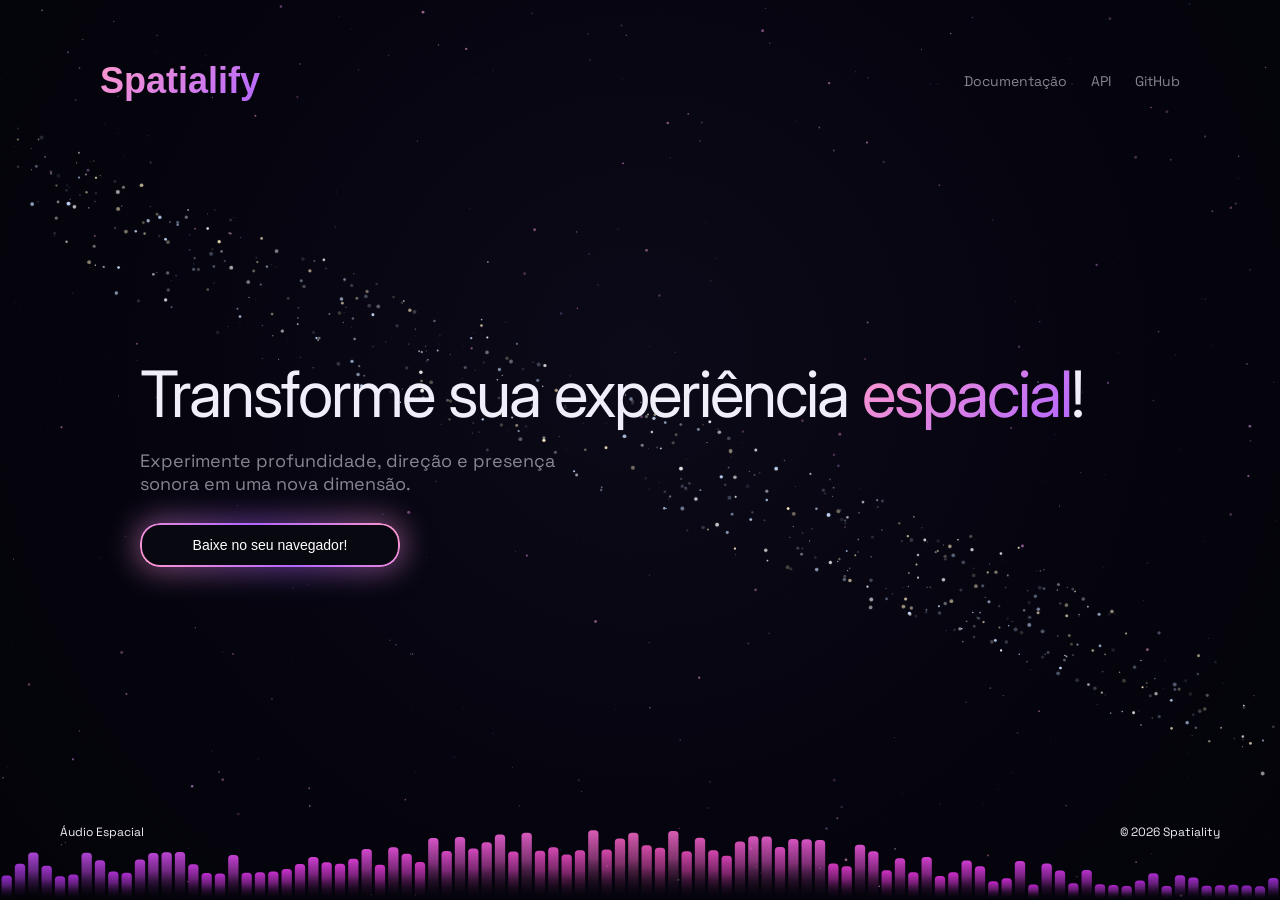
==== index.html @ 295f1acb "primeiro commit" ====
<!DOCTYPE html>
<html lang="pt-BR">
<head>
<meta charset="UTF-8">
<meta name="viewport" content="width=device-width, initial-scale=1.0">
<title>Spatiality</title>

<!-- Fonts -->
<link rel="preconnect" href="https://fonts.googleapis.com">
<link rel="preconnect" href="https://fonts.gstatic.com" crossorigin>
<link href="https://fonts.googleapis.com/css2?family=Space+Grotesk:wght@300;400;500;600&family=Playfair+Display:wght@500;600;700&family=Inter:wght@400;500;600;700&display=swap" rel="stylesheet">
<link href="https://api.fontshare.com/v2/css?f[]=clash-display@400,500,600,700&display=swap" rel="stylesheet">

<style>
:root{
  --bg:#080810;
  --primary:#ff99cc;
  --secondary:#b366ff;
  --text:#f0eef8;
  --muted:rgba(240,238,248,0.55);
}

*{margin:0;padding:0;box-sizing:border-box;}

body{
  background:var(--bg);
  font-family:'Space Grotesk',sans-serif;
  color:var(--text);
  overflow:hidden;
}

canvas.space-bg{
  position:fixed;
  inset:0;
  z-index:0;
  display:block;
}

.title{
  font-family:'Inter', sans-serif;
  font-weight:400;
  letter-spacing:-2px;
  font-size:64px;
  line-height:1.1;
  white-space:nowrap;
}

.logo{
  font-family:'Space Grotesk', sans-serif;
  font-size:22px;
  background:linear-gradient(135deg,#ff99cc,#b366ff);
  -webkit-background-clip:text;
  -webkit-text-fill-color:transparent;
}

.wrapper{
  position:relative;
  z-index:2;
  height:100vh;
  display:flex;
  flex-direction:column;
  justify-content:space-between;
  padding:60px;
  pointer-events:none;
}

.wrapper *{
  pointer-events:auto;
}

.header{
  display:flex;
  justify-content:space-between;
  align-items:center;
  padding:0 40px;
}

.header-logo{
  font-family:'Clash Display', sans-serif;
  font-size:36px;
  font-weight:600;
  background:linear-gradient(135deg,#ff99cc,#b366ff);
  -webkit-background-clip:text;
  -webkit-text-fill-color:transparent;
}

.header-links{
  display:flex;
  gap:24px;
}

.header-link{
  color:var(--muted);
  text-decoration:none;
  font-size:14px;
  transition:color 0.2s;
}

.header-link:hover{
  color:var(--text);
}

.header-btn{
  padding:10px 24px;
  background:linear-gradient(135deg,#ff99cc,#b366ff);
  color:#1a0d1a;
  text-decoration:none;
  border-radius:8px;
  font-size:14px;
  font-weight:600;
  transition:transform 0.3s,box-shadow 0.3s;
}

.header-btn:hover{
  transform:translateY(-2px);
  box-shadow:0 8px 24px rgba(179,102,255,0.4);
}

.hero{
  display:flex;
  justify-content:flex-start;
  align-items:center;
  padding-left:80px;
}

.hero > div:first-child{
  max-width:600px;
}

.title span{
  background:linear-gradient(135deg,#ff99cc,#b366ff);
  -webkit-background-clip:text;
  -webkit-text-fill-color:transparent;
}

.subtitle{
  margin-top:20px;
  font-size:18px;
  color:var(--muted);
  max-width:460px;
}

.feature-tags{
  display:flex;
  justify-content:center;
  gap:20px;
  margin-top:28px;
}

.tag{
  font-size:13px;
  color:var(--muted);
  display:flex;
  align-items:center;
  gap:6px;
}

.tag-dot{
  width:4px;
  height:4px;
  border-radius:50%;
  background:linear-gradient(135deg,#ff99cc,#b366ff);
}

.buttons{
  margin-top:40px;
  display:flex;
  gap:14px;
}

.primary{
  padding:16px 32px;
  border:none;
  border-radius:999px;
  background:linear-gradient(135deg,#ff99cc,#b366ff);
  color:#1a0d1a;
  cursor:pointer;
  font-weight:500;
}

.secondary{
  padding:16px 28px;
  border:none;
  border-radius:999px;
  background:rgba(255,255,255,0.05);
  color:var(--text);
  cursor:pointer;
  backdrop-filter:blur(8px);
}

.visual{
  height:300px;
}

/* VISUALIZADOR DE BARRINHAS NO FOOTER */
.viz-footer{
  position:fixed;
  bottom:0;
  left:0;
  width:100%;
  height:108px;
  z-index:1;
  pointer-events:none;
  overflow:hidden;
}

.viz-footer::before{
  display:none;
}

.viz-footer canvas{
  width:100%;
  height:100%;
  display:block;
}

.footer{
  position:relative;
  display:flex;
  justify-content:space-between;
  font-size:12px;
  color:var(--text);
  z-index:2;
  background:transparent;
}

.footer-links{
  display:flex;
  gap:28px;
}

.footer-link{
  color:var(--text);
  text-decoration:none;
  transition:color 0.2s;
}

.footer-link:hover{
  color:var(--text);
}

/* ========== BOTÃO UIVERSE.IO ========== */
.button{
  --dark-purple: #1a0a2e;
  --mid-purple: #2d1b4e;
  --light-purple: #4a306d;
  --pink: #ff99cc;
  --purple: #b366ff;
  border-radius: 20px;
  width: 260px;
  height: 44px;
  display: flex;
  align-items: center;
  justify-content: center;
  gap: 10px;
  padding: 0px 20px;
  border: none;
  color: white;
  position: relative;
  cursor: pointer;
  font-weight: 500;
  font-size: 14px;
  transition-duration: 0.2s;
  background: var(--bg);
  margin-top: 28px;
  overflow: visible;
}

.button .border{
  position: absolute;
  inset: 0;
  border-radius: 20px;
  padding: 2px;
  background: linear-gradient(
    45deg,
    var(--pink),
    var(--purple),
    var(--pink),
    var(--light-purple),
    var(--mid-purple),
    var(--light-purple),
    var(--pink),
    var(--purple)
  );
  background-size: 400%;
  -webkit-mask: linear-gradient(#fff 0 0) content-box, linear-gradient(#fff 0 0);
  -webkit-mask-composite: xor;
  mask-composite: exclude;
  pointer-events: none;
  animation: steam 20s linear infinite;
  z-index: 0;
}

.button .glow{
  position: absolute;
  inset: -4px;
  border-radius: 24px;
  background: linear-gradient(
    45deg,
    var(--pink),
    var(--purple),
    var(--pink),
    var(--light-purple),
    var(--mid-purple),
    var(--light-purple),
    var(--pink),
    var(--purple)
  );
  background-size: 400%;
  filter: blur(15px);
  opacity: 0.5;
  z-index: -1;
  pointer-events: none;
  animation: steam 20s linear infinite;
}

@keyframes steam{
  0%{background-position: 0 0;}
  50%{background-position: 400% 0;}
  100%{background-position: 0 0;}
}

/* Botão mobile - escondido por padrão */
.btn-mobile{
  display:none;
  background:linear-gradient(135deg, #ff99cc, #b366ff);
  color:#1a0a2e;
  padding:14px 32px;
  border-radius:50px;
  text-decoration:none;
  font-weight:600;
  font-size:16px;
  box-shadow:0 4px 20px rgba(179,102,255,0.4);
  transition:transform 0.2s, box-shadow 0.2s;
  margin-top:20px;
}
.btn-mobile:hover{
  transform:translateY(-2px);
  box-shadow:0 6px 24px rgba(179,102,255,0.5);
}

/* Visualizador de barras para mobile (escondido por padrão) */
.viz-mobile{
  display:none;
  position:fixed;
  bottom:0;
  left:0;
  right:0;
  height:80px;
  align-items:flex-end;
  justify-content:center;
  gap:4px;
  padding:0 10px;
  z-index:1;
}
.viz-mobile .bar{
  width:14px;
  height:var(--h);
  background:linear-gradient(to top, #b366ff, #ff99cc);
  border-radius:7px 7px 0 0;
  animation:barBounce var(--d) ease-in-out infinite alternate;
  opacity:0.9;
}
@keyframes barBounce{
  0%{height:calc(var(--h) * 0.6);}
  100%{height:var(--h);}
}

@media(max-width:900px){
  .hero{padding:40px 20px;justify-content:center;align-items:center;text-align:center;min-height:auto;}
  .hero > div:first-child{text-align:center;margin:0 auto;}
  .title{font-size:32px;line-height:1.2;white-space:normal;}
  .title span{display:inline;}
  .subtitle{margin:20px auto 0;font-size:15px;line-height:1.5;max-width:300px;padding:0 10px;}
  .button{margin:28px auto 0;width:260px;height:44px;font-size:15px;}
  .header{flex-direction:column;gap:16px;padding:20px;text-align:center;}
  .header-logo{font-size:32px;}
  .header-links{gap:20px;justify-content:center;}
  .header-link{font-size:14px;}
  .footer{flex-direction:column;gap:12px;text-align:center;padding-bottom:120px;font-size:13px;}
  .viz-footer{display:block;height:100px;}
  .viz-mobile{display:none;}
  .wrapper{padding:20px 0;}
}
</style>
</head>

<body>

<canvas class="space-bg" id="spaceBg"></canvas>

<div class="wrapper">
  <div class="header">
    <span class="header-logo">Spatialify</span>
    <div class="header-links">
      <a href="#" class="header-link">Documentação</a>
      <a href="#" class="header-link">API</a>
      <a href="#" class="header-link">GitHub</a>
    </div>
  </div>

  <div class="hero">
    <div>
      <div class="title">Transforme sua experiência <span>espacial</span>!</div>
      <div class="subtitle">
        Experimente profundidade, direção e presença sonora em uma nova dimensão.
      </div>
   
      <button class="button">
        <span class="border"></span>
        <span class="glow"></span>
        Baixe no seu navegador!
      </button>
    </div>
  </div>

  <div class="viz-footer">
    <canvas id="viz"></canvas>
  </div>

  <div class="footer">
    <span>Áudio Espacial</span>
    <span>© 2026 Spatiality</span>
  </div>
</div>

<!-- Visualizador mobile com barras grossas -->
<div class="viz-mobile">
  <div class="bar" style="--h:40%;--d:0.8s"></div>
  <div class="bar" style="--h:60%;--d:1.1s"></div>
  <div class="bar" style="--h:45%;--d:0.6s"></div>
  <div class="bar" style="--h:70%;--d:0.9s"></div>
  <div class="bar" style="--h:55%;--d:1.2s"></div>
  <div class="bar" style="--h:80%;--d:0.7s"></div>
  <div class="bar" style="--h:50%;--d:1.0s"></div>
  <div class="bar" style="--h:65%;--d:0.5s"></div>
  <div class="bar" style="--h:75%;--d:1.3s"></div>
  <div class="bar" style="--h:40%;--d:0.8s"></div>
  <div class="bar" style="--h:85%;--d:1.1s"></div>
  <div class="bar" style="--h:55%;--d:0.6s"></div>
  <div class="bar" style="--h:70%;--d:0.9s"></div>
  <div class="bar" style="--h:45%;--d:1.2s"></div>
  <div class="bar" style="--h:60%;--d:0.7s"></div>
  <div class="bar" style="--h:75%;--d:1.0s"></div>
  <div class="bar" style="--h:50%;--d:0.5s"></div>
  <div class="bar" style="--h:65%;--d:1.3s"></div>
  <div class="bar" style="--h:80%;--d:0.8s"></div>
  <div class="bar" style="--h:55%;--d:1.1s"></div>
</div>

<script defer>
(function() {
  "use strict";

  // ================================================================
  // FUNDO ESPACIAL: GALÁXIA REALISTA COM VIA LÁCTEA
  // Campo estelar denso e poeira cósmica
  // ================================================================
  const spaceCanvas = document.getElementById('spaceBg');
  const ctx = spaceCanvas.getContext('2d');
  let time = 0;
  let animationFrame = null;
  
  // Configurações da galáxia
  const BG_STARS = 400;
  const MILKY_WAY_STARS = 600;
  
  // Estrelas do campo de fundo (dispersas)
  const bgStars = [];
  for (let i = 0; i < BG_STARS; i++) {
    bgStars.push({
      x: Math.random(),
      y: Math.random(),
      size: Math.random() * 0.8 + 0.2,
      alpha: Math.random() * 0.4 + 0.1,
      twinkleSpeed: 0.01 + Math.random() * 0.02,
      twinklePhase: Math.random() * Math.PI * 2,
      color: Math.random() > 0.9 ? [180, 200, 255] : [255, 255, 255]
    });
  }
  
  // Via Látea - banda densa de estrelas com movimento sutil
  const milkyWayStars = [];
  for (let i = 0; i < MILKY_WAY_STARS; i++) {
    const t = Math.random();
    const spread = (Math.random() - 0.5) * 0.25;
    const x = t + spread * 0.8;
    const y = t * 0.6 + 0.2 + spread;
    
    if (x >= 0 && x <= 1 && y >= 0 && y <= 1) {
      milkyWayStars.push({
        x: x,
        y: y,
        baseX: x,
        baseY: y,
        size: Math.random() * 1.5 + 0.5,
        alpha: Math.random() * 0.7 + 0.3,
        twinkleSpeed: 0.015 + Math.random() * 0.025,
        twinklePhase: Math.random() * Math.PI * 2,
        driftSpeed: 0.0002 + Math.random() * 0.0003,
        driftPhase: Math.random() * Math.PI * 2,
        color: Math.random() > 0.7 ? [255, 240, 200] :
               Math.random() > 0.5 ? [200, 220, 255] :
               [255, 255, 255]
      });
    }
  }
  
  // Poeira cósmica flutuante
  const cosmicDust = [];
  for (let i = 0; i < 150; i++) {
    cosmicDust.push({
      x: Math.random(),
      y: Math.random(),
      vx: (Math.random() - 0.5) * 0.0003,
      vy: (Math.random() - 0.5) * 0.0003,
      size: Math.random() * 1.2 + 0.3,
      alpha: Math.random() * 0.5 + 0.2,
      hue: 280 + Math.random() * 60
    });
  }

  function resizeCanvas() {
    spaceCanvas.width = window.innerWidth;
    spaceCanvas.height = window.innerHeight;
  }
  window.addEventListener('resize', resizeCanvas);
  resizeCanvas();

  function drawSpace() {
    const w = spaceCanvas.width;
    const h = spaceCanvas.height;
    
    if (w === 0 || h === 0) {
      animationFrame = requestAnimationFrame(drawSpace);
      return;
    }
    
    // Fundo espacial profundo
    const bgGrad = ctx.createRadialGradient(w * 0.5, h * 0.4, 0, w * 0.5, h * 0.4, Math.max(w, h));
    bgGrad.addColorStop(0, '#0c0a18');
    bgGrad.addColorStop(0.3, '#060510');
    bgGrad.addColorStop(0.7, '#030308');
    bgGrad.addColorStop(1, '#010103');
    ctx.fillStyle = bgGrad;
    ctx.fillRect(0, 0, w, h);
    
    // Via Látea com movimento sutil
    milkyWayStars.forEach(star => {
      star.driftPhase += star.driftSpeed;
      const driftX = Math.cos(star.driftPhase) * 0.008;
      const driftY = Math.sin(star.driftPhase * 0.7) * 0.005;
      
      const sx = (star.baseX + driftX) * w;
      const sy = (star.baseY + driftY) * h;
      
      const twinkle = Math.sin(time * star.twinkleSpeed + star.twinklePhase);
      const currentAlpha = star.alpha * (0.6 + twinkle * 0.4);
      
      const [r, g, b] = star.color;
      
      const glowSize = star.size * 2;
      const glow = ctx.createRadialGradient(sx, sy, 0, sx, sy, glowSize);
      glow.addColorStop(0, `rgba(${r}, ${g}, ${b}, ${currentAlpha * 0.4})`);
      glow.addColorStop(1, 'transparent');
      ctx.fillStyle = glow;
      ctx.beginPath();
      ctx.arc(sx, sy, glowSize, 0, Math.PI * 2);
      ctx.fill();
      
      ctx.fillStyle = `rgba(${r}, ${g}, ${b}, ${currentAlpha})`;
      ctx.beginPath();
      ctx.arc(sx, sy, star.size, 0, Math.PI * 2);
      ctx.fill();
    });
    
    // Estrelas de fundo
    bgStars.forEach(star => {
      const twinkle = Math.sin(time * star.twinkleSpeed + star.twinklePhase);
      const currentAlpha = star.alpha * (0.5 + twinkle * 0.5);
      const sx = star.x * w;
      const sy = star.y * h;
      
      const [r, g, b] = star.color;
      ctx.fillStyle = `rgba(${r}, ${g}, ${b}, ${currentAlpha})`;
      ctx.beginPath();
      ctx.arc(sx, sy, star.size, 0, Math.PI * 2);
      ctx.fill();
    });
    
    // Poeira cósmica
    cosmicDust.forEach(p => {
      p.x += p.vx;
      p.y += p.vy;
      
      if (p.x < 0) p.x = 1;
      if (p.x > 1) p.x = 0;
      if (p.y < 0) p.y = 1;
      if (p.y > 1) p.y = 0;
      
      const px = p.x * w;
      const py = p.y * h;
      
      ctx.fillStyle = `hsla(${p.hue}, 50%, 70%, ${p.alpha})`;
      ctx.beginPath();
      ctx.arc(px, py, p.size, 0, Math.PI * 2);
      ctx.fill();
    });
    
    time += 0.016;
    animationFrame = requestAnimationFrame(drawSpace);
  }
  drawSpace();

  // ================================================================
  // VISUALIZADOR DE BARRINHAS - ANIMAÇÃO SUAVE E NATURAL
  // ================================================================
  const canvas = document.getElementById("viz");
  let vizAnimationFrame = null;
  
  // Detectar mobile para ajustar barras
  const isMobile = window.innerWidth <= 900;
  const BARS = isMobile ? 48 : 96;
  let phases = new Array(BARS).fill(0).map(() => Math.random() * Math.PI * 2);
  let smoothValues = new Array(BARS).fill(0.3);
  
  let timeViz = 0;
  
  // Adicionar método roundRect se não existir
  if (!CanvasRenderingContext2D.prototype.roundRect) {
    CanvasRenderingContext2D.prototype.roundRect = function(x, y, w, h, r) {
      if (w < 2 * r) r = w / 2;
      if (h < 2 * r) r = h / 2;
      this.moveTo(x + r, y);
      this.lineTo(x + w - r, y);
      this.quadraticCurveTo(x + w, y, x + w, y + r);
      this.lineTo(x + w, y + h - r);
      this.quadraticCurveTo(x + w, y + h, x + w - r, y + h);
      this.lineTo(x + r, y + h);
      this.quadraticCurveTo(x, y + h, x, y + h - r);
      this.lineTo(x, y + r);
      this.quadraticCurveTo(x, y, x + r, y);
      return this;
    };
  }

  function drawViz() {
    if (!canvas) return;
    
    const ctxViz = canvas.getContext('2d');
    const W = canvas.offsetWidth;
    const H = canvas.offsetHeight;

    if (W === 0 || H === 0) {
      vizAnimationFrame = requestAnimationFrame(drawViz);
      return;
    }

    if (canvas.width !== W || canvas.height !== H) {
      canvas.width = W;
      canvas.height = H;
    }

    ctxViz.clearRect(0, 0, W, H);
    
    // Tempo mais rápido para animação visível
    timeViz += 0.02;
    const barWidth = W / BARS;

    for (let i = 0; i < BARS; i++) {
      const t = i / (BARS - 1); // 0 a 1
      
      // Forma base: montanha suave no centro
      const centerDist = Math.abs(t - 0.5) * 2;
      const baseShape = Math.exp(-centerDist * centerDist * 2.5) * 0.5;
      
      // Ondas animadas - mais rápidas e visíveis
      const wave1 = Math.sin(timeViz * 1.5 + t * 4) * 0.2;
      const wave2 = Math.sin(timeViz * 2.5 + i * 0.3 + phases[i]) * 0.15;
      const wave3 = Math.cos(timeViz * 1.8 + t * 6) * 0.1;
      
      // Combinar - base + ondas animadas
      let targetValue = 0.2 + baseShape + wave1 + wave2 + wave3;
      
      // Limitar
      targetValue = Math.max(0.15, Math.min(0.8, targetValue));
      
      // Suavização média - equilíbrio entre fluido e responsivo
      const diff = targetValue - smoothValues[i];
      smoothValues[i] += diff * 0.08;
      
      const value = smoothValues[i];
      const barHeight = value * H * 0.85;
      
      const x = i * barWidth;
      
      // Cores roxas/rosa tipo a imagem (mais saturadas)
      // Centro mais roxo, pontas mais rosa
      const hue = 280 + (1 - centerDist) * 40; // 280-320 (roxo para rosa)
      const saturation = 70;
      const lightness = 45 + value * 25;
      
      // Gradiente vertical suave
      const gradient = ctxViz.createLinearGradient(0, H - barHeight, 0, H);
      gradient.addColorStop(0, `hsla(${hue}, ${saturation}%, ${lightness}%, 0.95)`);
      gradient.addColorStop(0.4, `hsla(${hue}, ${saturation - 10}%, ${lightness - 5}%, 0.6)`);
      gradient.addColorStop(1, 'transparent');
      
      ctxViz.fillStyle = gradient;
      
      // Barras mais largas, espaçamento pequeno
      const gap = 3;
      const w = Math.max(2, barWidth - gap);
      const bx = x + gap / 2;
      const by = H - barHeight;
      const radius = Math.min(4, w * 0.35);
      
      ctxViz.beginPath();
      ctxViz.roundRect(bx, by, w, barHeight, radius);
      ctxViz.fill();
    }

    vizAnimationFrame = requestAnimationFrame(drawViz);
  }
  
  drawViz();

  window.addEventListener('beforeunload', () => {
    if (animationFrame) cancelAnimationFrame(animationFrame);
    if (vizAnimationFrame) cancelAnimationFrame(vizAnimationFrame);
  });

})();
</script>

</body>
</html>
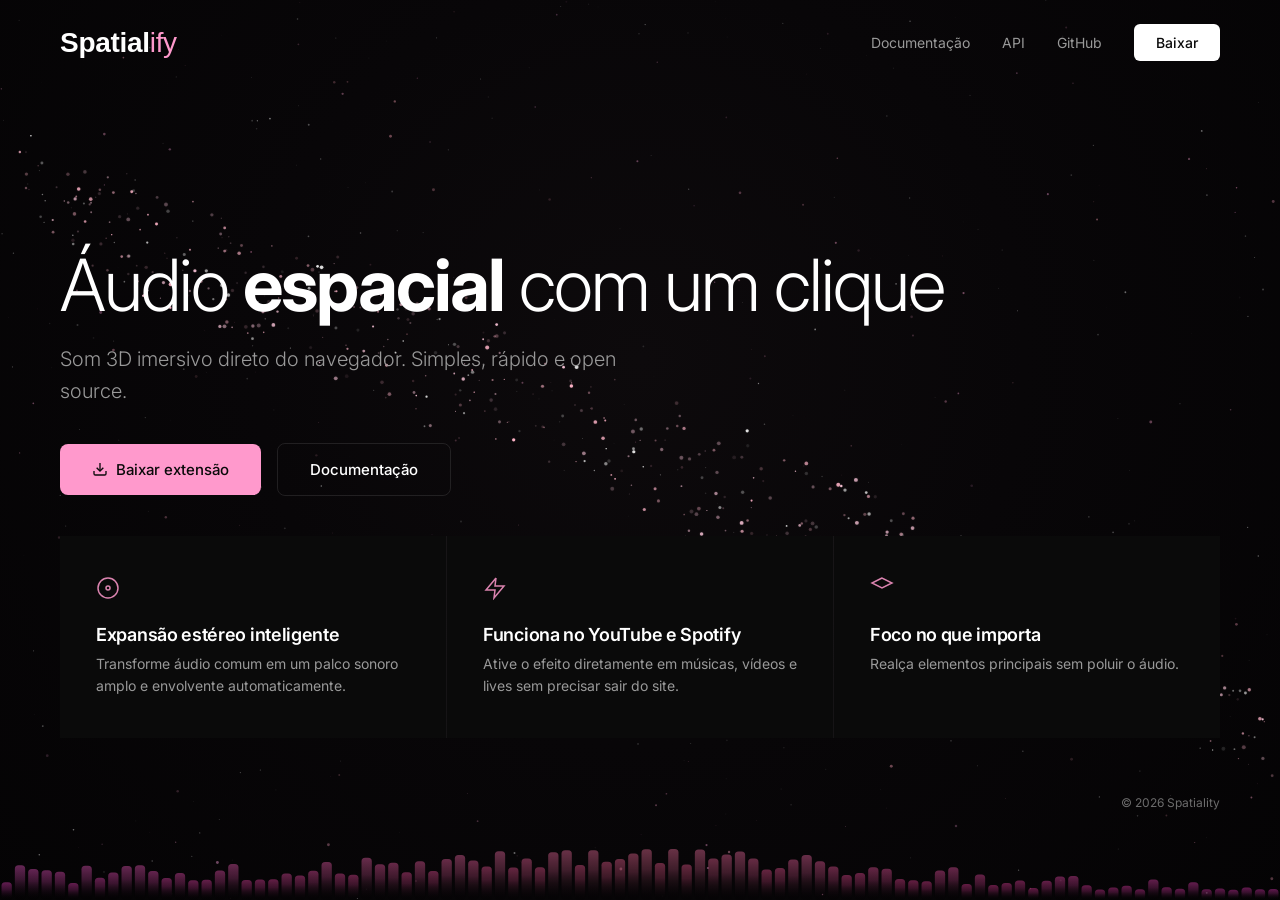
==== commit 1d2e949c: "atualização de interface" ====
--- a/index.html
+++ b/index.html
@@ -4,734 +4,818 @@
 <meta charset="UTF-8">
 <meta name="viewport" content="width=device-width, initial-scale=1.0">
 <title>Spatiality</title>
+<link rel="icon" type="image/png" href="logonav.png">
 
 <!-- Fonts -->
 <link rel="preconnect" href="https://fonts.googleapis.com">
 <link rel="preconnect" href="https://fonts.gstatic.com" crossorigin>
-<link href="https://fonts.googleapis.com/css2?family=Space+Grotesk:wght@300;400;500;600&family=Playfair+Display:wght@500;600;700&family=Inter:wght@400;500;600;700&display=swap" rel="stylesheet">
+<link href="https://fonts.googleapis.com/css2?family=Inter:wght@300;400;500;600;700&display=swap" rel="stylesheet">
 <link href="https://api.fontshare.com/v2/css?f[]=clash-display@400,500,600,700&display=swap" rel="stylesheet">
 
 <style>
-:root{
-  --bg:#080810;
-  --primary:#ff99cc;
-  --secondary:#b366ff;
-  --text:#f0eef8;
-  --muted:rgba(240,238,248,0.55);
-}
-
-*{margin:0;padding:0;box-sizing:border-box;}
-
-body{
-  background:var(--bg);
-  font-family:'Space Grotesk',sans-serif;
-  color:var(--text);
-  overflow:hidden;
-}
-
-canvas.space-bg{
-  position:fixed;
-  inset:0;
-  z-index:0;
-  display:block;
-}
-
-.title{
-  font-family:'Inter', sans-serif;
-  font-weight:400;
-  letter-spacing:-2px;
-  font-size:64px;
-  line-height:1.1;
-  white-space:nowrap;
-}
-
-.logo{
-  font-family:'Space Grotesk', sans-serif;
-  font-size:22px;
-  background:linear-gradient(135deg,#ff99cc,#b366ff);
-  -webkit-background-clip:text;
-  -webkit-text-fill-color:transparent;
-}
-
-.wrapper{
-  position:relative;
-  z-index:2;
-  height:100vh;
-  display:flex;
-  flex-direction:column;
-  justify-content:space-between;
-  padding:60px;
-  pointer-events:none;
-}
-
-.wrapper *{
-  pointer-events:auto;
-}
-
-.header{
-  display:flex;
-  justify-content:space-between;
-  align-items:center;
-  padding:0 40px;
-}
-
-.header-logo{
-  font-family:'Clash Display', sans-serif;
-  font-size:36px;
-  font-weight:600;
-  background:linear-gradient(135deg,#ff99cc,#b366ff);
-  -webkit-background-clip:text;
-  -webkit-text-fill-color:transparent;
-}
-
-.header-links{
-  display:flex;
-  gap:24px;
-}
-
-.header-link{
-  color:var(--muted);
-  text-decoration:none;
-  font-size:14px;
-  transition:color 0.2s;
-}
-
-.header-link:hover{
-  color:var(--text);
-}
-
-.header-btn{
-  padding:10px 24px;
-  background:linear-gradient(135deg,#ff99cc,#b366ff);
-  color:#1a0d1a;
-  text-decoration:none;
-  border-radius:8px;
-  font-size:14px;
-  font-weight:600;
-  transition:transform 0.3s,box-shadow 0.3s;
-}
-
-.header-btn:hover{
-  transform:translateY(-2px);
-  box-shadow:0 8px 24px rgba(179,102,255,0.4);
-}
-
-.hero{
-  display:flex;
-  justify-content:flex-start;
-  align-items:center;
-  padding-left:80px;
-}
-
-.hero > div:first-child{
-  max-width:600px;
-}
-
-.title span{
-  background:linear-gradient(135deg,#ff99cc,#b366ff);
-  -webkit-background-clip:text;
-  -webkit-text-fill-color:transparent;
-}
-
-.subtitle{
-  margin-top:20px;
-  font-size:18px;
-  color:var(--muted);
-  max-width:460px;
-}
-
-.feature-tags{
-  display:flex;
-  justify-content:center;
-  gap:20px;
-  margin-top:28px;
-}
-
-.tag{
-  font-size:13px;
-  color:var(--muted);
-  display:flex;
-  align-items:center;
-  gap:6px;
-}
-
-.tag-dot{
-  width:4px;
-  height:4px;
-  border-radius:50%;
-  background:linear-gradient(135deg,#ff99cc,#b366ff);
-}
-
-.buttons{
-  margin-top:40px;
-  display:flex;
-  gap:14px;
-}
-
-.primary{
-  padding:16px 32px;
-  border:none;
-  border-radius:999px;
-  background:linear-gradient(135deg,#ff99cc,#b366ff);
-  color:#1a0d1a;
-  cursor:pointer;
-  font-weight:500;
-}
-
-.secondary{
-  padding:16px 28px;
-  border:none;
-  border-radius:999px;
-  background:rgba(255,255,255,0.05);
-  color:var(--text);
-  cursor:pointer;
-  backdrop-filter:blur(8px);
-}
-
-.visual{
-  height:300px;
-}
-
-/* VISUALIZADOR DE BARRINHAS NO FOOTER */
-.viz-footer{
-  position:fixed;
-  bottom:0;
-  left:0;
-  width:100%;
-  height:108px;
-  z-index:1;
-  pointer-events:none;
-  overflow:hidden;
-}
-
-.viz-footer::before{
-  display:none;
-}
-
-.viz-footer canvas{
-  width:100%;
-  height:100%;
-  display:block;
-}
-
-.footer{
-  position:relative;
-  display:flex;
-  justify-content:space-between;
-  font-size:12px;
-  color:var(--text);
-  z-index:2;
-  background:transparent;
-}
-
-.footer-links{
-  display:flex;
-  gap:28px;
-}
-
-.footer-link{
-  color:var(--text);
-  text-decoration:none;
-  transition:color 0.2s;
-}
-
-.footer-link:hover{
-  color:var(--text);
-}
-
-/* ========== BOTÃO UIVERSE.IO ========== */
-.button{
-  --dark-purple: #1a0a2e;
-  --mid-purple: #2d1b4e;
-  --light-purple: #4a306d;
-  --pink: #ff99cc;
-  --purple: #b366ff;
-  border-radius: 20px;
-  width: 260px;
-  height: 44px;
-  display: flex;
-  align-items: center;
-  justify-content: center;
-  gap: 10px;
-  padding: 0px 20px;
-  border: none;
-  color: white;
-  position: relative;
-  cursor: pointer;
-  font-weight: 500;
-  font-size: 14px;
-  transition-duration: 0.2s;
-  background: var(--bg);
-  margin-top: 28px;
-  overflow: visible;
-}
-
-.button .border{
-  position: absolute;
-  inset: 0;
-  border-radius: 20px;
-  padding: 2px;
-  background: linear-gradient(
-    45deg,
-    var(--pink),
-    var(--purple),
-    var(--pink),
-    var(--light-purple),
-    var(--mid-purple),
-    var(--light-purple),
-    var(--pink),
-    var(--purple)
-  );
-  background-size: 400%;
-  -webkit-mask: linear-gradient(#fff 0 0) content-box, linear-gradient(#fff 0 0);
-  -webkit-mask-composite: xor;
-  mask-composite: exclude;
-  pointer-events: none;
-  animation: steam 20s linear infinite;
-  z-index: 0;
-}
-
-.button .glow{
-  position: absolute;
-  inset: -4px;
-  border-radius: 24px;
-  background: linear-gradient(
-    45deg,
-    var(--pink),
-    var(--purple),
-    var(--pink),
-    var(--light-purple),
-    var(--mid-purple),
-    var(--light-purple),
-    var(--pink),
-    var(--purple)
-  );
-  background-size: 400%;
-  filter: blur(15px);
-  opacity: 0.5;
-  z-index: -1;
-  pointer-events: none;
-  animation: steam 20s linear infinite;
-}
-
-@keyframes steam{
-  0%{background-position: 0 0;}
-  50%{background-position: 400% 0;}
-  100%{background-position: 0 0;}
-}
-
-/* Botão mobile - escondido por padrão */
-.btn-mobile{
-  display:none;
-  background:linear-gradient(135deg, #ff99cc, #b366ff);
-  color:#1a0a2e;
-  padding:14px 32px;
-  border-radius:50px;
-  text-decoration:none;
-  font-weight:600;
-  font-size:16px;
-  box-shadow:0 4px 20px rgba(179,102,255,0.4);
-  transition:transform 0.2s, box-shadow 0.2s;
-  margin-top:20px;
-}
-.btn-mobile:hover{
-  transform:translateY(-2px);
-  box-shadow:0 6px 24px rgba(179,102,255,0.5);
-}
-
-/* Visualizador de barras para mobile (escondido por padrão) */
-.viz-mobile{
-  display:none;
-  position:fixed;
-  bottom:0;
-  left:0;
-  right:0;
-  height:80px;
-  align-items:flex-end;
-  justify-content:center;
-  gap:4px;
-  padding:0 10px;
-  z-index:1;
-}
-.viz-mobile .bar{
-  width:14px;
-  height:var(--h);
-  background:linear-gradient(to top, #b366ff, #ff99cc);
-  border-radius:7px 7px 0 0;
-  animation:barBounce var(--d) ease-in-out infinite alternate;
-  opacity:0.9;
-}
-@keyframes barBounce{
-  0%{height:calc(var(--h) * 0.6);}
-  100%{height:var(--h);}
-}
-
-@media(max-width:900px){
-  .hero{padding:40px 20px;justify-content:center;align-items:center;text-align:center;min-height:auto;}
-  .hero > div:first-child{text-align:center;margin:0 auto;}
-  .title{font-size:32px;line-height:1.2;white-space:normal;}
-  .title span{display:inline;}
-  .subtitle{margin:20px auto 0;font-size:15px;line-height:1.5;max-width:300px;padding:0 10px;}
-  .button{margin:28px auto 0;width:260px;height:44px;font-size:15px;}
-  .header{flex-direction:column;gap:16px;padding:20px;text-align:center;}
-  .header-logo{font-size:32px;}
-  .header-links{gap:20px;justify-content:center;}
-  .header-link{font-size:14px;}
-  .footer{flex-direction:column;gap:12px;text-align:center;padding-bottom:120px;font-size:13px;}
-  .viz-footer{display:block;height:100px;}
-  .viz-mobile{display:none;}
-  .wrapper{padding:20px 0;}
+:root {
+    --bg: #0a0a0a;
+    --text: #ffffff;
+    --text-secondary: #999999;
+    --primary: #ff99cc;
+    --border: rgba(255, 255, 255, 0.06);
+}
+
+* {
+    margin: 0;
+    padding: 0;
+    box-sizing: border-box;
+}
+
+html, body {
+    height: 100%;
+    overflow: hidden;
+}
+
+body {
+    background: var(--bg);
+    font-family: 'Inter', sans-serif;
+    color: var(--text);
+    -webkit-font-smoothing: antialiased;
+}
+
+/* Background */
+canvas.space-bg {
+    position: fixed;
+    inset: 0;
+    z-index: 0;
+    display: block;
+}
+
+/* Layout - altura total */
+.wrapper {
+    position: relative;
+    z-index: 2;
+    width: 100%;
+    height: 100vh;
+    display: flex;
+    flex-direction: column;
+    padding: 0 60px;
+}
+
+/* Header */
+.header {
+    display: flex;
+    justify-content: space-between;
+    align-items: center;
+    padding: 24px 0;
+    width: 100%;
+    flex-shrink: 0;
+}
+
+.logo {
+    font-family: 'Clash Display', sans-serif;
+    font-size: 28px;
+    font-weight: 600;
+    letter-spacing: -0.3px;
+    color: var(--text);
+    text-decoration: none;
+}
+
+.logo span {
+    color: var(--primary);
+    font-weight: 400;
+}
+
+.nav {
+    display: flex;
+    gap: 32px;
+    align-items: center;
+}
+
+.nav-link {
+    color: var(--text-secondary);
+    text-decoration: none;
+    font-size: 14px;
+    transition: color 0.2s;
+}
+
+.nav-link:hover {
+    color: var(--text);
+}
+
+.nav-btn {
+    padding: 10px 22px;
+    border-radius: 6px;
+    background: var(--text);
+    color: var(--bg);
+    text-decoration: none;
+    font-size: 14px;
+    font-weight: 500;
+    transition: opacity 0.2s;
+}
+
+.nav-btn:hover {
+    opacity: 0.8;
+}
+
+/* Conteúdo principal - ocupa espaço restante */
+.main-content {
+    flex: 1;
+    display: flex;
+    flex-direction: column;
+    justify-content: center;
+    gap: 40px;
+    min-height: 0;
+    padding: 20px 0;
+}
+
+/* Hero */
+.hero {
+    flex-shrink: 0;
+}
+
+.hero-label {
+    font-size: 12px;
+    font-weight: 500;
+    letter-spacing: 2px;
+    text-transform: uppercase;
+    color: var(--primary);
+    margin-bottom: 20px;
+}
+
+.hero-title {
+    font-size: 72px;
+    font-weight: 300;
+    line-height: 1.05;
+    letter-spacing: -2px;
+    margin-bottom: 20px;
+    max-width: 100%;
+    white-space: nowrap;
+}
+
+.hero-title strong {
+    font-weight: 700;
+}
+
+.hero-desc {
+    font-size: 20px;
+    color: var(--text-secondary);
+    line-height: 1.6;
+    font-weight: 300;
+    margin-bottom: 36px;
+    max-width: 600px;
+}
+
+.hero-actions {
+    display: flex;
+    gap: 16px;
+    align-items: center;
+    flex-wrap: wrap;
+}
+
+.btn {
+    padding: 16px 32px;
+    border-radius: 8px;
+    font-size: 15px;
+    font-weight: 500;
+    text-decoration: none;
+    transition: all 0.2s;
+    cursor: pointer;
+    border: none;
+    font-family: 'Inter', sans-serif;
+    display: inline-flex;
+    align-items: center;
+    gap: 8px;
+}
+
+.btn-primary {
+    background: var(--primary);
+    color: var(--bg);
+}
+
+.btn-primary:hover {
+    opacity: 0.85;
+}
+
+.btn-ghost {
+    background: transparent;
+    color: var(--text);
+    border: 1px solid rgba(255, 255, 255, 0.1);
+}
+
+.btn-ghost:hover {
+    background: rgba(255, 255, 255, 0.02);
+    border-color: rgba(255, 255, 255, 0.2);
+}
+
+/* Features - grid que ocupa toda largura */
+.features {
+    display: grid;
+    grid-template-columns: repeat(3, 1fr);
+    gap: 1px;
+    background: var(--border);
+    flex-shrink: 0;
+}
+
+.feature {
+    background: var(--bg);
+    padding: 40px 36px;
+    transition: background 0.2s;
+}
+
+.feature:hover {
+    background: #0d0d0d;
+}
+
+.feature-icon {
+    width: 24px;
+    height: 24px;
+    color: var(--primary);
+    margin-bottom: 20px;
+    opacity: 0.85;
+}
+
+.feature-title {
+    font-size: 18px;
+    font-weight: 600;
+    margin-bottom: 8px;
+    letter-spacing: -0.3px;
+}
+
+.feature-desc {
+    font-size: 14px;
+    color: var(--text-secondary);
+    line-height: 1.6;
+    font-weight: 400;
+}
+
+/* Copyright - canto inferior direito */
+.copyright {
+    position: fixed;
+    bottom: 90px;
+    right: 60px;
+    z-index: 3;
+    font-size: 12px;
+    color: var(--text-secondary);
+    opacity: 0.7;
+}
+
+/* Visualizador de barrinhas */
+.viz-footer {
+    position: fixed;
+    bottom: 0;
+    left: 0;
+    width: 100%;
+    height: 80px;
+    z-index: 1;
+    pointer-events: none;
+    overflow: hidden;
+    opacity: 0.5;
+}
+
+.viz-footer canvas {
+    width: 100%;
+    height: 100%;
+    display: block;
+}
+
+/* ========== RESPONSIVO ========== */
+@media (max-width: 1200px) {
+    .hero-title {
+        font-size: 60px;
+    }
+    
+    .feature {
+        padding: 36px 28px;
+    }
+}
+
+@media (max-width: 900px) {
+    .wrapper {
+        padding: 0 32px;
+    }
+    
+    .copyright {
+        right: 32px;
+    }
+    
+    .hero-title {
+        font-size: 48px;
+        letter-spacing: -1px;
+    }
+    
+    .hero-desc {
+        font-size: 18px;
+        max-width: 500px;
+    }
+    
+    .features {
+        grid-template-columns: repeat(2, 1fr);
+    }
+    
+    .feature {
+        padding: 32px 24px;
+    }
+}
+
+@media (max-width: 700px) {
+    .wrapper {
+        padding: 0 20px;
+    }
+
+    .copyright {
+        right: 20px;
+        bottom: 70px;
+    }
+
+    .header {
+        padding: 20px 0;
+    }
+
+    .nav-link:nth-child(2),
+    .nav-link:nth-child(3) {
+        display: none;
+    }
+    
+    .nav {
+        gap: 16px;
+    }
+
+    .main-content {
+        gap: 28px;
+        padding: 16px 0;
+    }
+
+    .hero-title {
+        font-size: 36px;
+        letter-spacing: -0.5px;
+        white-space: normal;
+    }
+
+    .hero-desc {
+        font-size: 16px;
+        margin-bottom: 28px;
+    }
+
+    .hero-actions {
+        flex-direction: column;
+        width: 100%;
+    }
+
+    .btn {
+        width: 100%;
+        justify-content: center;
+        padding: 14px 24px;
+        font-size: 14px;
+    }
+
+    .features {
+        grid-template-columns: 1fr;
+    }
+
+    .feature {
+        padding: 28px 20px;
+    }
+    
+    .feature-title {
+        font-size: 16px;
+    }
+    
+    .feature-desc {
+        font-size: 13px;
+    }
+    
+    .viz-footer {
+        height: 60px;
+    }
+}
+
+@media (max-width: 400px) {
+    .hero-title {
+        font-size: 28px;
+    }
+    
+    .hero-desc {
+        font-size: 15px;
+    }
+    
+    .nav-link {
+        font-size: 12px;
+    }
+    
+    .nav-btn {
+        padding: 8px 16px;
+        font-size: 12px;
+    }
+}
+
+/* Ajustes para telas menores em altura */
+@media (max-height: 800px) {
+    .hero-title {
+        font-size: 56px;
+    }
+    
+    .main-content {
+        gap: 30px;
+    }
+    
+    .feature {
+        padding: 28px 24px;
+    }
+    
+    .feature-icon {
+        margin-bottom: 14px;
+    }
+}
+
+@media (max-height: 700px) {
+    .hero-title {
+        font-size: 48px;
+        margin-bottom: 14px;
+    }
+    
+    .hero-desc {
+        margin-bottom: 24px;
+        font-size: 18px;
+    }
+    
+    .main-content {
+        gap: 24px;
+    }
+    
+    .feature {
+        padding: 24px 20px;
+    }
+    
+    .hero-label {
+        margin-bottom: 14px;
+    }
+}
+
+@media (max-height: 600px) {
+    .header {
+        padding: 16px 0;
+    }
+    
+    .hero-title {
+        font-size: 40px;
+    }
+    
+    .hero-desc {
+        font-size: 16px;
+        margin-bottom: 20px;
+    }
+    
+    .main-content {
+        gap: 20px;
+    }
+    
+    .feature {
+        padding: 20px 16px;
+    }
+    
+    .feature-icon {
+        margin-bottom: 10px;
+    }
 }
 </style>
 </head>
 
 <body>
 
-<canvas class="space-bg" id="spaceBg"></canvas>
-
-<div class="wrapper">
-  <div class="header">
-    <span class="header-logo">Spatialify</span>
-    <div class="header-links">
-      <a href="#" class="header-link">Documentação</a>
-      <a href="#" class="header-link">API</a>
-      <a href="#" class="header-link">GitHub</a>
+    <canvas class="space-bg" id="spaceBg"></canvas>
+
+    <div class="wrapper">
+        <header class="header">
+            <a href="#" class="logo">Spatial<span>ify</span></a>
+            <nav class="nav">
+                <a href="#" class="nav-link">Documentação</a>
+                <a href="#" class="nav-link">API</a>
+                <a href="#" class="nav-link">GitHub</a>
+                <a href="#" class="nav-btn">Baixar</a>
+            </nav>
+        </header>
+
+        <div class="main-content">
+            <section class="hero">
+                <h1 class="hero-title">
+                    Áudio <strong>espacial</strong> com um clique
+                </h1>
+                <p class="hero-desc">
+                    Som 3D imersivo direto do navegador. Simples, rápido e open source.
+                </p>
+                <div class="hero-actions">
+                    <a href="#" class="btn btn-primary">
+                        <svg width="16" height="16" viewBox="0 0 24 24" fill="none" stroke="currentColor" stroke-width="2">
+                            <path d="M21 15v4a2 2 0 01-2 2H5a2 2 0 01-2-2v-4"/>
+                            <polyline points="7 10 12 15 17 10"/>
+                            <line x1="12" y1="15" x2="12" y2="3"/>
+                        </svg>
+                        Baixar extensão
+                    </a>
+                    <a href="#" class="btn btn-ghost">
+                        Documentação
+                    </a>
+                </div>
+            </section>
+
+            <div class="features">
+                <div class="feature">
+                    <svg class="feature-icon" viewBox="0 0 24 24" fill="none" stroke="currentColor" stroke-width="1.5">
+                        <circle cx="12" cy="12" r="10"/>
+                        <circle cx="12" cy="12" r="2"/>
+                    </svg>
+                    <h3 class="feature-title">Expansão estéreo inteligente</h3>
+                    <p class="feature-desc">Transforme áudio comum em um palco sonoro amplo e envolvente automaticamente.</p>
+                </div>
+                <div class="feature">
+                    <svg class="feature-icon" viewBox="0 0 24 24" fill="none" stroke="currentColor" stroke-width="1.5">
+                        <polyline points="13 2 3 14 12 14 11 22 21 10 12 10 13 2"/>
+                    </svg>
+                    <h3 class="feature-title">Funciona no YouTube e Spotify</h3>
+                    <p class="feature-desc">Ative o efeito diretamente em músicas, vídeos e lives sem precisar sair do site.</p>
+                </div>
+                <div class="feature">
+                    <svg class="feature-icon" viewBox="0 0 24 24" fill="none" stroke="currentColor" stroke-width="1.5">
+                        <path d="M12 2L2 7l10 5 10-5-10-5z"/>
+                    </svg>
+                    <h3 class="feature-title">Foco no que importa</h3>
+                    <p class="feature-desc">Realça elementos principais sem poluir o áudio.</p>
+                </div>
+            </div>
+        </div>
     </div>
-  </div>
-
-  <div class="hero">
-    <div>
-      <div class="title">Transforme sua experiência <span>espacial</span>!</div>
-      <div class="subtitle">
-        Experimente profundidade, direção e presença sonora em uma nova dimensão.
-      </div>
-   
-      <button class="button">
-        <span class="border"></span>
-        <span class="glow"></span>
-        Baixe no seu navegador!
-      </button>
+
+    <div class="copyright">© 2026 Spatiality</div>
+
+    <div class="viz-footer">
+        <canvas id="viz"></canvas>
     </div>
-  </div>
-
-  <div class="viz-footer">
-    <canvas id="viz"></canvas>
-  </div>
-
-  <div class="footer">
-    <span>Áudio Espacial</span>
-    <span>© 2026 Spatiality</span>
-  </div>
-</div>
-
-<!-- Visualizador mobile com barras grossas -->
-<div class="viz-mobile">
-  <div class="bar" style="--h:40%;--d:0.8s"></div>
-  <div class="bar" style="--h:60%;--d:1.1s"></div>
-  <div class="bar" style="--h:45%;--d:0.6s"></div>
-  <div class="bar" style="--h:70%;--d:0.9s"></div>
-  <div class="bar" style="--h:55%;--d:1.2s"></div>
-  <div class="bar" style="--h:80%;--d:0.7s"></div>
-  <div class="bar" style="--h:50%;--d:1.0s"></div>
-  <div class="bar" style="--h:65%;--d:0.5s"></div>
-  <div class="bar" style="--h:75%;--d:1.3s"></div>
-  <div class="bar" style="--h:40%;--d:0.8s"></div>
-  <div class="bar" style="--h:85%;--d:1.1s"></div>
-  <div class="bar" style="--h:55%;--d:0.6s"></div>
-  <div class="bar" style="--h:70%;--d:0.9s"></div>
-  <div class="bar" style="--h:45%;--d:1.2s"></div>
-  <div class="bar" style="--h:60%;--d:0.7s"></div>
-  <div class="bar" style="--h:75%;--d:1.0s"></div>
-  <div class="bar" style="--h:50%;--d:0.5s"></div>
-  <div class="bar" style="--h:65%;--d:1.3s"></div>
-  <div class="bar" style="--h:80%;--d:0.8s"></div>
-  <div class="bar" style="--h:55%;--d:1.1s"></div>
-</div>
-
-<script defer>
-(function() {
-  "use strict";
-
-  // ================================================================
-  // FUNDO ESPACIAL: GALÁXIA REALISTA COM VIA LÁCTEA
-  // Campo estelar denso e poeira cósmica
-  // ================================================================
-  const spaceCanvas = document.getElementById('spaceBg');
-  const ctx = spaceCanvas.getContext('2d');
-  let time = 0;
-  let animationFrame = null;
-  
-  // Configurações da galáxia
-  const BG_STARS = 400;
-  const MILKY_WAY_STARS = 600;
-  
-  // Estrelas do campo de fundo (dispersas)
-  const bgStars = [];
-  for (let i = 0; i < BG_STARS; i++) {
-    bgStars.push({
-      x: Math.random(),
-      y: Math.random(),
-      size: Math.random() * 0.8 + 0.2,
-      alpha: Math.random() * 0.4 + 0.1,
-      twinkleSpeed: 0.01 + Math.random() * 0.02,
-      twinklePhase: Math.random() * Math.PI * 2,
-      color: Math.random() > 0.9 ? [180, 200, 255] : [255, 255, 255]
-    });
-  }
-  
-  // Via Látea - banda densa de estrelas com movimento sutil
-  const milkyWayStars = [];
-  for (let i = 0; i < MILKY_WAY_STARS; i++) {
-    const t = Math.random();
-    const spread = (Math.random() - 0.5) * 0.25;
-    const x = t + spread * 0.8;
-    const y = t * 0.6 + 0.2 + spread;
-    
-    if (x >= 0 && x <= 1 && y >= 0 && y <= 1) {
-      milkyWayStars.push({
-        x: x,
-        y: y,
-        baseX: x,
-        baseY: y,
-        size: Math.random() * 1.5 + 0.5,
-        alpha: Math.random() * 0.7 + 0.3,
-        twinkleSpeed: 0.015 + Math.random() * 0.025,
-        twinklePhase: Math.random() * Math.PI * 2,
-        driftSpeed: 0.0002 + Math.random() * 0.0003,
-        driftPhase: Math.random() * Math.PI * 2,
-        color: Math.random() > 0.7 ? [255, 240, 200] :
-               Math.random() > 0.5 ? [200, 220, 255] :
-               [255, 255, 255]
-      });
-    }
-  }
-  
-  // Poeira cósmica flutuante
-  const cosmicDust = [];
-  for (let i = 0; i < 150; i++) {
-    cosmicDust.push({
-      x: Math.random(),
-      y: Math.random(),
-      vx: (Math.random() - 0.5) * 0.0003,
-      vy: (Math.random() - 0.5) * 0.0003,
-      size: Math.random() * 1.2 + 0.3,
-      alpha: Math.random() * 0.5 + 0.2,
-      hue: 280 + Math.random() * 60
-    });
-  }
-
-  function resizeCanvas() {
-    spaceCanvas.width = window.innerWidth;
-    spaceCanvas.height = window.innerHeight;
-  }
-  window.addEventListener('resize', resizeCanvas);
-  resizeCanvas();
-
-  function drawSpace() {
-    const w = spaceCanvas.width;
-    const h = spaceCanvas.height;
-    
-    if (w === 0 || h === 0) {
-      animationFrame = requestAnimationFrame(drawSpace);
-      return;
-    }
-    
-    // Fundo espacial profundo
-    const bgGrad = ctx.createRadialGradient(w * 0.5, h * 0.4, 0, w * 0.5, h * 0.4, Math.max(w, h));
-    bgGrad.addColorStop(0, '#0c0a18');
-    bgGrad.addColorStop(0.3, '#060510');
-    bgGrad.addColorStop(0.7, '#030308');
-    bgGrad.addColorStop(1, '#010103');
-    ctx.fillStyle = bgGrad;
-    ctx.fillRect(0, 0, w, h);
-    
-    // Via Látea com movimento sutil
-    milkyWayStars.forEach(star => {
-      star.driftPhase += star.driftSpeed;
-      const driftX = Math.cos(star.driftPhase) * 0.008;
-      const driftY = Math.sin(star.driftPhase * 0.7) * 0.005;
-      
-      const sx = (star.baseX + driftX) * w;
-      const sy = (star.baseY + driftY) * h;
-      
-      const twinkle = Math.sin(time * star.twinkleSpeed + star.twinklePhase);
-      const currentAlpha = star.alpha * (0.6 + twinkle * 0.4);
-      
-      const [r, g, b] = star.color;
-      
-      const glowSize = star.size * 2;
-      const glow = ctx.createRadialGradient(sx, sy, 0, sx, sy, glowSize);
-      glow.addColorStop(0, `rgba(${r}, ${g}, ${b}, ${currentAlpha * 0.4})`);
-      glow.addColorStop(1, 'transparent');
-      ctx.fillStyle = glow;
-      ctx.beginPath();
-      ctx.arc(sx, sy, glowSize, 0, Math.PI * 2);
-      ctx.fill();
-      
-      ctx.fillStyle = `rgba(${r}, ${g}, ${b}, ${currentAlpha})`;
-      ctx.beginPath();
-      ctx.arc(sx, sy, star.size, 0, Math.PI * 2);
-      ctx.fill();
-    });
-    
-    // Estrelas de fundo
-    bgStars.forEach(star => {
-      const twinkle = Math.sin(time * star.twinkleSpeed + star.twinklePhase);
-      const currentAlpha = star.alpha * (0.5 + twinkle * 0.5);
-      const sx = star.x * w;
-      const sy = star.y * h;
-      
-      const [r, g, b] = star.color;
-      ctx.fillStyle = `rgba(${r}, ${g}, ${b}, ${currentAlpha})`;
-      ctx.beginPath();
-      ctx.arc(sx, sy, star.size, 0, Math.PI * 2);
-      ctx.fill();
-    });
-    
-    // Poeira cósmica
-    cosmicDust.forEach(p => {
-      p.x += p.vx;
-      p.y += p.vy;
-      
-      if (p.x < 0) p.x = 1;
-      if (p.x > 1) p.x = 0;
-      if (p.y < 0) p.y = 1;
-      if (p.y > 1) p.y = 0;
-      
-      const px = p.x * w;
-      const py = p.y * h;
-      
-      ctx.fillStyle = `hsla(${p.hue}, 50%, 70%, ${p.alpha})`;
-      ctx.beginPath();
-      ctx.arc(px, py, p.size, 0, Math.PI * 2);
-      ctx.fill();
-    });
-    
-    time += 0.016;
-    animationFrame = requestAnimationFrame(drawSpace);
-  }
-  drawSpace();
-
-  // ================================================================
-  // VISUALIZADOR DE BARRINHAS - ANIMAÇÃO SUAVE E NATURAL
-  // ================================================================
-  const canvas = document.getElementById("viz");
-  let vizAnimationFrame = null;
-  
-  // Detectar mobile para ajustar barras
-  const isMobile = window.innerWidth <= 900;
-  const BARS = isMobile ? 48 : 96;
-  let phases = new Array(BARS).fill(0).map(() => Math.random() * Math.PI * 2);
-  let smoothValues = new Array(BARS).fill(0.3);
-  
-  let timeViz = 0;
-  
-  // Adicionar método roundRect se não existir
-  if (!CanvasRenderingContext2D.prototype.roundRect) {
-    CanvasRenderingContext2D.prototype.roundRect = function(x, y, w, h, r) {
-      if (w < 2 * r) r = w / 2;
-      if (h < 2 * r) r = h / 2;
-      this.moveTo(x + r, y);
-      this.lineTo(x + w - r, y);
-      this.quadraticCurveTo(x + w, y, x + w, y + r);
-      this.lineTo(x + w, y + h - r);
-      this.quadraticCurveTo(x + w, y + h, x + w - r, y + h);
-      this.lineTo(x + r, y + h);
-      this.quadraticCurveTo(x, y + h, x, y + h - r);
-      this.lineTo(x, y + r);
-      this.quadraticCurveTo(x, y, x + r, y);
-      return this;
-    };
-  }
-
-  function drawViz() {
-    if (!canvas) return;
-    
-    const ctxViz = canvas.getContext('2d');
-    const W = canvas.offsetWidth;
-    const H = canvas.offsetHeight;
-
-    if (W === 0 || H === 0) {
-      vizAnimationFrame = requestAnimationFrame(drawViz);
-      return;
-    }
-
-    if (canvas.width !== W || canvas.height !== H) {
-      canvas.width = W;
-      canvas.height = H;
-    }
-
-    ctxViz.clearRect(0, 0, W, H);
-    
-    // Tempo mais rápido para animação visível
-    timeViz += 0.02;
-    const barWidth = W / BARS;
-
-    for (let i = 0; i < BARS; i++) {
-      const t = i / (BARS - 1); // 0 a 1
-      
-      // Forma base: montanha suave no centro
-      const centerDist = Math.abs(t - 0.5) * 2;
-      const baseShape = Math.exp(-centerDist * centerDist * 2.5) * 0.5;
-      
-      // Ondas animadas - mais rápidas e visíveis
-      const wave1 = Math.sin(timeViz * 1.5 + t * 4) * 0.2;
-      const wave2 = Math.sin(timeViz * 2.5 + i * 0.3 + phases[i]) * 0.15;
-      const wave3 = Math.cos(timeViz * 1.8 + t * 6) * 0.1;
-      
-      // Combinar - base + ondas animadas
-      let targetValue = 0.2 + baseShape + wave1 + wave2 + wave3;
-      
-      // Limitar
-      targetValue = Math.max(0.15, Math.min(0.8, targetValue));
-      
-      // Suavização média - equilíbrio entre fluido e responsivo
-      const diff = targetValue - smoothValues[i];
-      smoothValues[i] += diff * 0.08;
-      
-      const value = smoothValues[i];
-      const barHeight = value * H * 0.85;
-      
-      const x = i * barWidth;
-      
-      // Cores roxas/rosa tipo a imagem (mais saturadas)
-      // Centro mais roxo, pontas mais rosa
-      const hue = 280 + (1 - centerDist) * 40; // 280-320 (roxo para rosa)
-      const saturation = 70;
-      const lightness = 45 + value * 25;
-      
-      // Gradiente vertical suave
-      const gradient = ctxViz.createLinearGradient(0, H - barHeight, 0, H);
-      gradient.addColorStop(0, `hsla(${hue}, ${saturation}%, ${lightness}%, 0.95)`);
-      gradient.addColorStop(0.4, `hsla(${hue}, ${saturation - 10}%, ${lightness - 5}%, 0.6)`);
-      gradient.addColorStop(1, 'transparent');
-      
-      ctxViz.fillStyle = gradient;
-      
-      // Barras mais largas, espaçamento pequeno
-      const gap = 3;
-      const w = Math.max(2, barWidth - gap);
-      const bx = x + gap / 2;
-      const by = H - barHeight;
-      const radius = Math.min(4, w * 0.35);
-      
-      ctxViz.beginPath();
-      ctxViz.roundRect(bx, by, w, barHeight, radius);
-      ctxViz.fill();
-    }
-
-    vizAnimationFrame = requestAnimationFrame(drawViz);
-  }
-  
-  drawViz();
-
-  window.addEventListener('beforeunload', () => {
-    if (animationFrame) cancelAnimationFrame(animationFrame);
-    if (vizAnimationFrame) cancelAnimationFrame(vizAnimationFrame);
-  });
-
-})();
-</script>
+
+    <script defer>
+        (function() {
+            "use strict";
+
+            // ================================================================
+            // FUNDO ESPACIAL - ADAPTADO PARA AS CORES DO SITE (#ff99cc)
+            // ================================================================
+            const spaceCanvas = document.getElementById('spaceBg');
+            const ctx = spaceCanvas.getContext('2d');
+            let spaceTime = 0;
+            let spaceAnimationFrame = null;
+            
+            const BG_STARS = 400;
+            const MILKY_WAY_STARS = 600;
+            
+            // Estrelas de fundo
+            const bgStars = [];
+            for (let i = 0; i < BG_STARS; i++) {
+                bgStars.push({
+                    x: Math.random(),
+                    y: Math.random(),
+                    size: Math.random() * 0.8 + 0.2,
+                    alpha: Math.random() * 0.4 + 0.1,
+                    twinkleSpeed: 0.01 + Math.random() * 0.02,
+                    twinklePhase: Math.random() * Math.PI * 2,
+                    color: Math.random() > 0.85 ? [255, 153, 204] : [255, 255, 255]
+                });
+            }
+            
+            // Via Láctea
+            const milkyWayStars = [];
+            for (let i = 0; i < MILKY_WAY_STARS; i++) {
+                const t = Math.random();
+                const spread = (Math.random() - 0.5) * 0.25;
+                const x = t + spread * 0.8;
+                const y = t * 0.6 + 0.2 + spread;
+                
+                if (x >= 0 && x <= 1 && y >= 0 && y <= 1) {
+                    milkyWayStars.push({
+                        x: x,
+                        y: y,
+                        baseX: x,
+                        baseY: y,
+                        size: Math.random() * 1.5 + 0.5,
+                        alpha: Math.random() * 0.7 + 0.3,
+                        twinkleSpeed: 0.015 + Math.random() * 0.025,
+                        twinklePhase: Math.random() * Math.PI * 2,
+                        driftSpeed: 0.0002 + Math.random() * 0.0003,
+                        driftPhase: Math.random() * Math.PI * 2,
+                        color: Math.random() > 0.6 ? [255, 200, 220] :
+                               Math.random() > 0.4 ? [255, 180, 200] :
+                               [255, 255, 255]
+                    });
+                }
+            }
+            
+            // Poeira cósmica
+            const cosmicDust = [];
+            for (let i = 0; i < 150; i++) {
+                cosmicDust.push({
+                    x: Math.random(),
+                    y: Math.random(),
+                    vx: (Math.random() - 0.5) * 0.0003,
+                    vy: (Math.random() - 0.5) * 0.0003,
+                    size: Math.random() * 1.2 + 0.3,
+                    alpha: Math.random() * 0.4 + 0.15,
+                    hue: 320 + Math.random() * 30
+                });
+            }
+
+            function resizeSpaceCanvas() {
+                spaceCanvas.width = window.innerWidth;
+                spaceCanvas.height = window.innerHeight;
+            }
+            window.addEventListener('resize', resizeSpaceCanvas);
+            resizeSpaceCanvas();
+
+            function drawSpace() {
+                const w = spaceCanvas.width;
+                const h = spaceCanvas.height;
+                
+                if (w === 0 || h === 0) {
+                    spaceAnimationFrame = requestAnimationFrame(drawSpace);
+                    return;
+                }
+                
+                // Fundo escuro com tom rosado
+                const bgGrad = ctx.createRadialGradient(w * 0.5, h * 0.4, 0, w * 0.5, h * 0.4, Math.max(w, h));
+                bgGrad.addColorStop(0, '#0d0a0c');
+                bgGrad.addColorStop(0.3, '#080608');
+                bgGrad.addColorStop(0.7, '#040304');
+                bgGrad.addColorStop(1, '#010101');
+                ctx.fillStyle = bgGrad;
+                ctx.fillRect(0, 0, w, h);
+                
+                // Via Láctea com tons rosados
+                milkyWayStars.forEach(star => {
+                    star.driftPhase += star.driftSpeed;
+                    const driftX = Math.cos(star.driftPhase) * 0.008;
+                    const driftY = Math.sin(star.driftPhase * 0.7) * 0.005;
+                    
+                    const sx = (star.baseX + driftX) * w;
+                    const sy = (star.baseY + driftY) * h;
+                    
+                    const twinkle = Math.sin(spaceTime * star.twinkleSpeed + star.twinklePhase);
+                    const currentAlpha = star.alpha * (0.6 + twinkle * 0.4);
+                    
+                    const [r, g, b] = star.color;
+                    
+                    const glowSize = star.size * 2;
+                    const glow = ctx.createRadialGradient(sx, sy, 0, sx, sy, glowSize);
+                    glow.addColorStop(0, `rgba(${r}, ${g}, ${b}, ${currentAlpha * 0.3})`);
+                    glow.addColorStop(1, 'transparent');
+                    ctx.fillStyle = glow;
+                    ctx.beginPath();
+                    ctx.arc(sx, sy, glowSize, 0, Math.PI * 2);
+                    ctx.fill();
+                    
+                    ctx.fillStyle = `rgba(${r}, ${g}, ${b}, ${currentAlpha})`;
+                    ctx.beginPath();
+                    ctx.arc(sx, sy, star.size, 0, Math.PI * 2);
+                    ctx.fill();
+                });
+                
+                // Estrelas de fundo
+                bgStars.forEach(star => {
+                    const twinkle = Math.sin(spaceTime * star.twinkleSpeed + star.twinklePhase);
+                    const currentAlpha = star.alpha * (0.5 + twinkle * 0.5);
+                    const sx = star.x * w;
+                    const sy = star.y * h;
+                    
+                    const [r, g, b] = star.color;
+                    ctx.fillStyle = `rgba(${r}, ${g}, ${b}, ${currentAlpha})`;
+                    ctx.beginPath();
+                    ctx.arc(sx, sy, star.size, 0, Math.PI * 2);
+                    ctx.fill();
+                });
+                
+                // Poeira cósmica rosada
+                cosmicDust.forEach(p => {
+                    p.x += p.vx;
+                    p.y += p.vy;
+                    
+                    if (p.x < 0) p.x = 1;
+                    if (p.x > 1) p.x = 0;
+                    if (p.y < 0) p.y = 1;
+                    if (p.y > 1) p.y = 0;
+                    
+                    const px = p.x * w;
+                    const py = p.y * h;
+                    
+                    ctx.fillStyle = `hsla(${p.hue}, 40%, 65%, ${p.alpha})`;
+                    ctx.beginPath();
+                    ctx.arc(px, py, p.size, 0, Math.PI * 2);
+                    ctx.fill();
+                });
+                
+                spaceTime += 0.016;
+                spaceAnimationFrame = requestAnimationFrame(drawSpace);
+            }
+            drawSpace();
+
+            // ================================================================
+            // VISUALIZADOR DE BARRINHAS
+            // ================================================================
+            const canvas = document.getElementById("viz");
+            let vizAnimationFrame = null;
+            
+            const BARS = 96;
+            let phases = new Array(BARS).fill(0).map(() => Math.random() * Math.PI * 2);
+            let smoothValues = new Array(BARS).fill(0.3);
+            
+            let timeViz = 0;
+            
+            if (!CanvasRenderingContext2D.prototype.roundRect) {
+                CanvasRenderingContext2D.prototype.roundRect = function(x, y, w, h, r) {
+                    if (w < 2 * r) r = w / 2;
+                    if (h < 2 * r) r = h / 2;
+                    this.moveTo(x + r, y);
+                    this.lineTo(x + w - r, y);
+                    this.quadraticCurveTo(x + w, y, x + w, y + r);
+                    this.lineTo(x + w, y + h - r);
+                    this.quadraticCurveTo(x + w, y + h, x + w - r, y + h);
+                    this.lineTo(x + r, y + h);
+                    this.quadraticCurveTo(x, y + h, x, y + h - r);
+                    this.lineTo(x, y + r);
+                    this.quadraticCurveTo(x, y, x + r, y);
+                    return this;
+                };
+            }
+
+            function drawViz() {
+                if (!canvas) return;
+                
+                const ctxViz = canvas.getContext('2d');
+                const W = canvas.offsetWidth;
+                const H = canvas.offsetHeight;
+
+                if (W === 0 || H === 0) {
+                    vizAnimationFrame = requestAnimationFrame(drawViz);
+                    return;
+                }
+
+                if (canvas.width !== W || canvas.height !== H) {
+                    canvas.width = W;
+                    canvas.height = H;
+                }
+
+                ctxViz.clearRect(0, 0, W, H);
+                
+                timeViz += 0.02;
+                const barWidth = W / BARS;
+
+                for (let i = 0; i < BARS; i++) {
+                    const t = i / (BARS - 1);
+                    
+                    const centerDist = Math.abs(t - 0.5) * 2;
+                    const baseShape = Math.exp(-centerDist * centerDist * 2.5) * 0.5;
+                    
+                    const wave1 = Math.sin(timeViz * 1.5 + t * 4) * 0.2;
+                    const wave2 = Math.sin(timeViz * 2.5 + i * 0.3 + phases[i]) * 0.15;
+                    const wave3 = Math.cos(timeViz * 1.8 + t * 6) * 0.1;
+                    
+                    let targetValue = 0.2 + baseShape + wave1 + wave2 + wave3;
+                    
+                    targetValue = Math.max(0.15, Math.min(0.8, targetValue));
+                    
+                    const diff = targetValue - smoothValues[i];
+                    smoothValues[i] += diff * 0.08;
+                    
+                    const value = smoothValues[i];
+                    const barHeight = value * H * 0.85;
+                    
+                    const x = i * barWidth;
+                    
+                    const hue = 315 + (1 - centerDist) * 25;
+                    const saturation = 65;
+                    const lightness = 48 + value * 22;
+                    
+                    const gradient = ctxViz.createLinearGradient(0, H - barHeight, 0, H);
+                    gradient.addColorStop(0, `hsla(${hue}, ${saturation}%, ${lightness}%, 0.9)`);
+                    gradient.addColorStop(0.4, `hsla(${hue}, ${saturation - 8}%, ${lightness - 4}%, 0.55)`);
+                    gradient.addColorStop(1, 'transparent');
+                    
+                    ctxViz.fillStyle = gradient;
+                    
+                    const gap = 3;
+                    const w = Math.max(2, barWidth - gap);
+                    const bx = x + gap / 2;
+                    const by = H - barHeight;
+                    const radius = Math.min(4, w * 0.35);
+                    
+                    ctxViz.beginPath();
+                    ctxViz.roundRect(bx, by, w, barHeight, radius);
+                    ctxViz.fill();
+                }
+
+                vizAnimationFrame = requestAnimationFrame(drawViz);
+            }
+            
+            drawViz();
+
+            window.addEventListener('beforeunload', () => {
+                if (spaceAnimationFrame) cancelAnimationFrame(spaceAnimationFrame);
+                if (vizAnimationFrame) cancelAnimationFrame(vizAnimationFrame);
+            });
+        })();
+    </script>
 
 </body>
 </html>
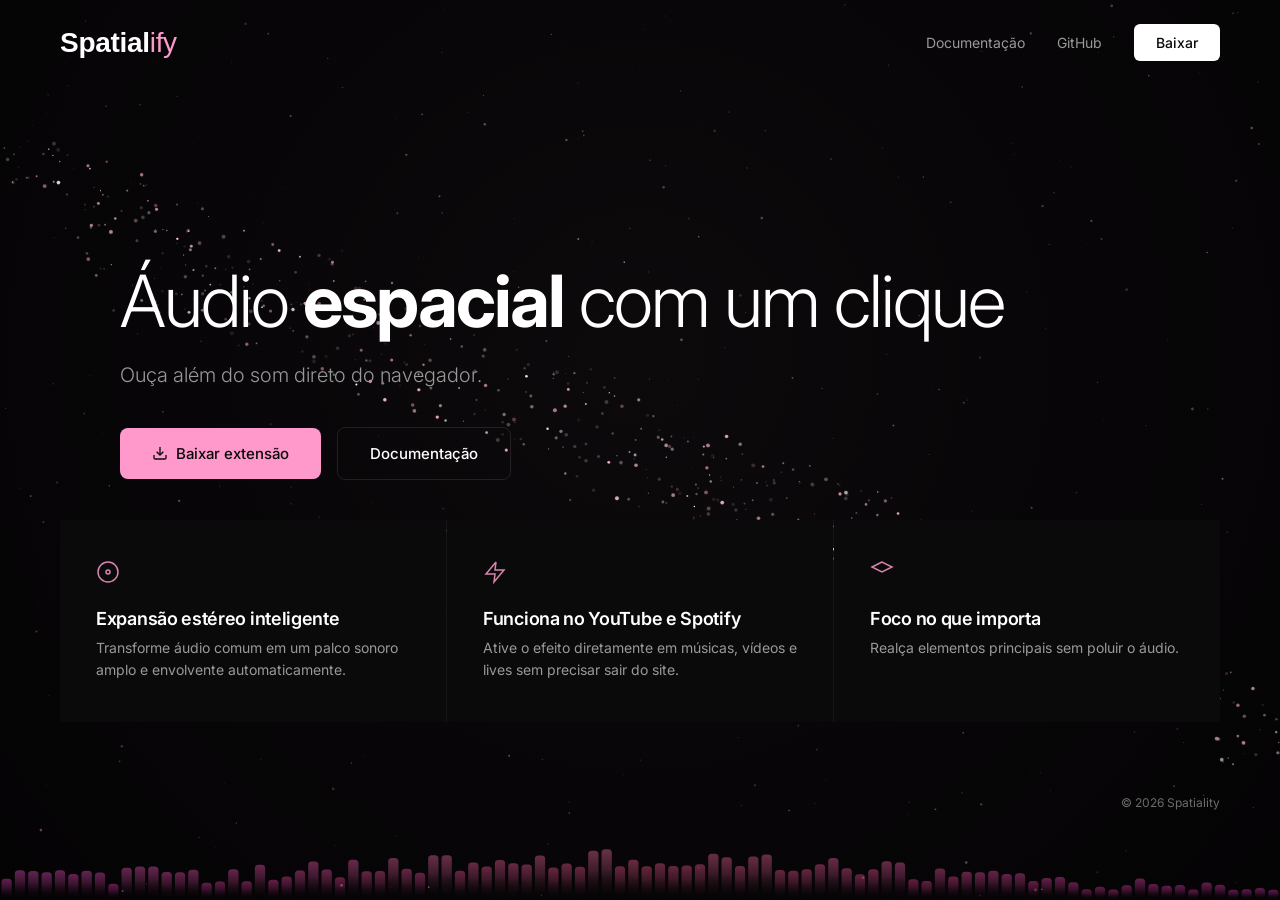
==== commit 9400e589: "atualização geral" ====
--- a/index.html
+++ b/index.html
@@ -128,6 +128,7 @@
 /* Hero */
 .hero {
     flex-shrink: 0;
+    padding-left: 60px;
 }
 
 .hero-label {
@@ -284,6 +285,10 @@
     .feature {
         padding: 36px 28px;
     }
+    
+    .hero {
+        padding-left: 40px;
+    }
 }
 
 @media (max-width: 900px) {
@@ -312,6 +317,10 @@
     .feature {
         padding: 32px 24px;
     }
+    
+    .hero {
+        padding-left: 20px;
+    }
 }
 
 @media (max-width: 700px) {
@@ -340,6 +349,10 @@
     .main-content {
         gap: 28px;
         padding: 16px 0;
+    }
+
+    .hero {
+        padding-left: 0;
     }
 
     .hero-title {
@@ -474,6 +487,43 @@
         margin-bottom: 10px;
     }
 }
+/* Animação de fade-in elemento por elemento */
+@keyframes fadeIn {
+    from {
+        opacity: 0;
+        transform: translateY(30px);
+    }
+    to {
+        opacity: 1;
+        transform: translateY(0);
+    }
+}
+
+/* Todos os elementos principais começam invisíveis */
+.wrapper > *,
+.main-content > *,
+.hero-actions > *,
+.feature,
+.step,
+.faq-item {
+    opacity: 0;
+    animation: fadeIn 0.6s ease-out forwards;
+}
+
+/* Sequência do wrapper */
+.wrapper > *:nth-child(1) { animation-delay: 0.1s; }
+.wrapper > *:nth-child(2) { animation-delay: 0.3s; }
+.wrapper > *:nth-child(3) { animation-delay: 0.5s; }
+
+/* Sequência do main content */
+.main-content > *:nth-child(1) { animation-delay: 0.2s; }
+.main-content > *:nth-child(2) { animation-delay: 0.4s; }
+.main-content > *:nth-child(3) { animation-delay: 0.6s; }
+.main-content > *:nth-child(4) { animation-delay: 0.8s; }
+.main-content > *:nth-child(5) { animation-delay: 1.0s; }
+.main-content > *:nth-child(6) { animation-delay: 1.2s; }
+.main-content > *:nth-child(7) { animation-delay: 1.4s; }
+.main-content > *:nth-child(8) { animation-delay: 1.6s; }
 </style>
 </head>
 
@@ -485,10 +535,9 @@
         <header class="header">
             <a href="#" class="logo">Spatial<span>ify</span></a>
             <nav class="nav">
-                <a href="#" class="nav-link">Documentação</a>
-                <a href="#" class="nav-link">API</a>
-                <a href="#" class="nav-link">GitHub</a>
-                <a href="#" class="nav-btn">Baixar</a>
+                <a href="docs.html" class="nav-link">Documentação</a>
+                <a href="https://github.com/YasminBevilaqua/Spatialify" class="nav-link" target="_blank">GitHub</a>
+                <a href="https://addons.mozilla.org/en-US/firefox/addon/spatialify/" class="nav-btn" target="_blank">Baixar</a>
             </nav>
         </header>
 
@@ -498,10 +547,10 @@
                     Áudio <strong>espacial</strong> com um clique
                 </h1>
                 <p class="hero-desc">
-                    Som 3D imersivo direto do navegador. Simples, rápido e open source.
+                    Ouça além do som direto do navegador. 
                 </p>
                 <div class="hero-actions">
-                    <a href="#" class="btn btn-primary">
+                    <a href="https://addons.mozilla.org/en-US/firefox/addon/spatialify/" class="btn btn-primary" target="_blank">
                         <svg width="16" height="16" viewBox="0 0 24 24" fill="none" stroke="currentColor" stroke-width="2">
                             <path d="M21 15v4a2 2 0 01-2 2H5a2 2 0 01-2-2v-4"/>
                             <polyline points="7 10 12 15 17 10"/>
@@ -509,7 +558,7 @@
                         </svg>
                         Baixar extensão
                     </a>
-                    <a href="#" class="btn btn-ghost">
+                    <a href="docs.html" class="btn btn-ghost">
                         Documentação
                     </a>
                 </div>
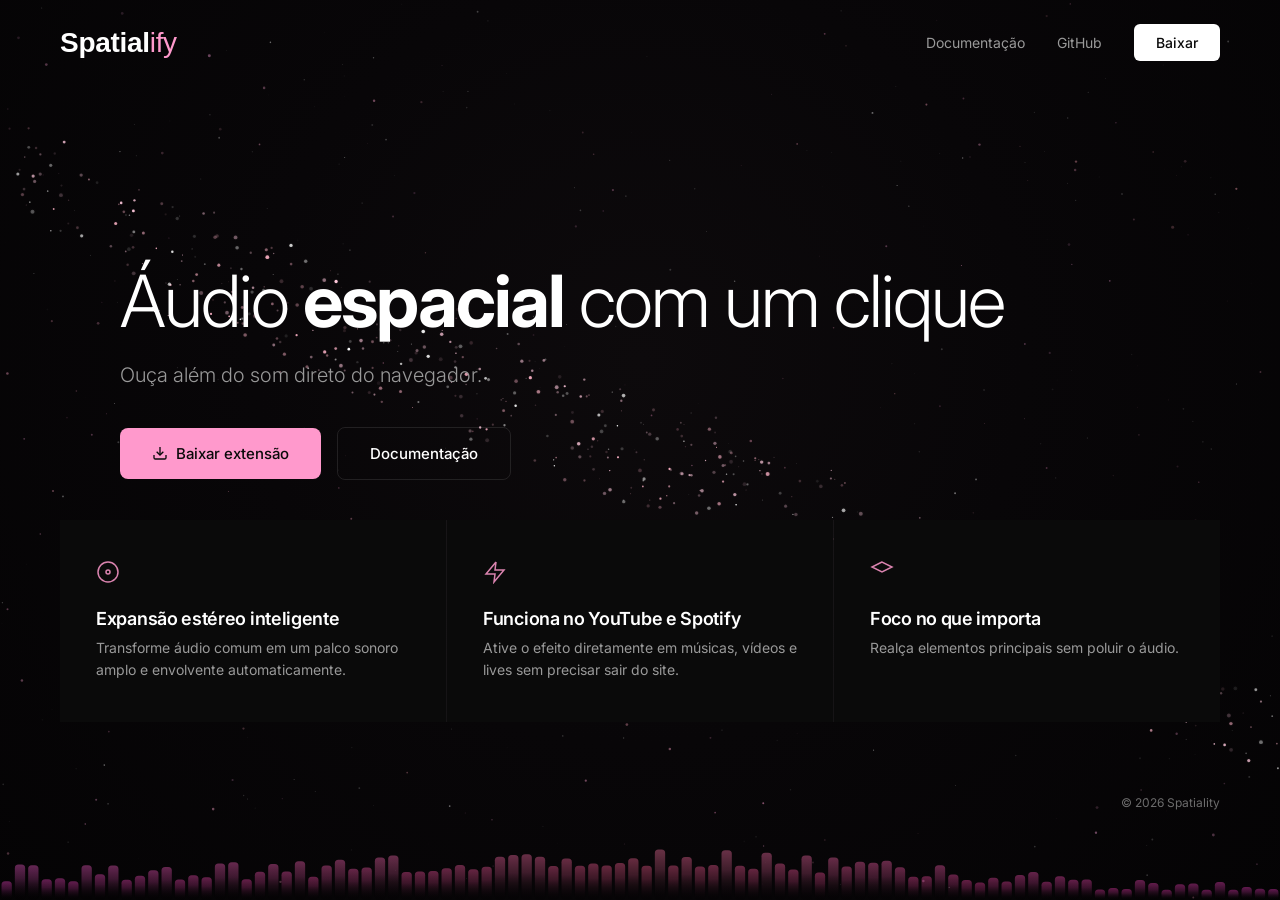
==== commit 24297988: "atualização de estrutura do código" ====
--- a/index.html
+++ b/index.html
@@ -4,7 +4,7 @@
 <meta charset="UTF-8">
 <meta name="viewport" content="width=device-width, initial-scale=1.0">
 <title>Spatiality</title>
-<link rel="icon" type="image/png" href="logonav.png">
+<link rel="icon" type="image/png" href="assets/logonav.png">
 
 <!-- Fonts -->
 <link rel="preconnect" href="https://fonts.googleapis.com">
@@ -12,519 +12,7 @@
 <link href="https://fonts.googleapis.com/css2?family=Inter:wght@300;400;500;600;700&display=swap" rel="stylesheet">
 <link href="https://api.fontshare.com/v2/css?f[]=clash-display@400,500,600,700&display=swap" rel="stylesheet">
 
-<style>
-:root {
-    --bg: #0a0a0a;
-    --text: #ffffff;
-    --text-secondary: #999999;
-    --primary: #ff99cc;
-    --border: rgba(255, 255, 255, 0.06);
-}
-
-* {
-    margin: 0;
-    padding: 0;
-    box-sizing: border-box;
-}
-
-html, body {
-    height: 100%;
-    overflow: hidden;
-}
-
-body {
-    background: var(--bg);
-    font-family: 'Inter', sans-serif;
-    color: var(--text);
-    -webkit-font-smoothing: antialiased;
-}
-
-/* Background */
-canvas.space-bg {
-    position: fixed;
-    inset: 0;
-    z-index: 0;
-    display: block;
-}
-
-/* Layout - altura total */
-.wrapper {
-    position: relative;
-    z-index: 2;
-    width: 100%;
-    height: 100vh;
-    display: flex;
-    flex-direction: column;
-    padding: 0 60px;
-}
-
-/* Header */
-.header {
-    display: flex;
-    justify-content: space-between;
-    align-items: center;
-    padding: 24px 0;
-    width: 100%;
-    flex-shrink: 0;
-}
-
-.logo {
-    font-family: 'Clash Display', sans-serif;
-    font-size: 28px;
-    font-weight: 600;
-    letter-spacing: -0.3px;
-    color: var(--text);
-    text-decoration: none;
-}
-
-.logo span {
-    color: var(--primary);
-    font-weight: 400;
-}
-
-.nav {
-    display: flex;
-    gap: 32px;
-    align-items: center;
-}
-
-.nav-link {
-    color: var(--text-secondary);
-    text-decoration: none;
-    font-size: 14px;
-    transition: color 0.2s;
-}
-
-.nav-link:hover {
-    color: var(--text);
-}
-
-.nav-btn {
-    padding: 10px 22px;
-    border-radius: 6px;
-    background: var(--text);
-    color: var(--bg);
-    text-decoration: none;
-    font-size: 14px;
-    font-weight: 500;
-    transition: opacity 0.2s;
-}
-
-.nav-btn:hover {
-    opacity: 0.8;
-}
-
-/* Conteúdo principal - ocupa espaço restante */
-.main-content {
-    flex: 1;
-    display: flex;
-    flex-direction: column;
-    justify-content: center;
-    gap: 40px;
-    min-height: 0;
-    padding: 20px 0;
-}
-
-/* Hero */
-.hero {
-    flex-shrink: 0;
-    padding-left: 60px;
-}
-
-.hero-label {
-    font-size: 12px;
-    font-weight: 500;
-    letter-spacing: 2px;
-    text-transform: uppercase;
-    color: var(--primary);
-    margin-bottom: 20px;
-}
-
-.hero-title {
-    font-size: 72px;
-    font-weight: 300;
-    line-height: 1.05;
-    letter-spacing: -2px;
-    margin-bottom: 20px;
-    max-width: 100%;
-    white-space: nowrap;
-}
-
-.hero-title strong {
-    font-weight: 700;
-}
-
-.hero-desc {
-    font-size: 20px;
-    color: var(--text-secondary);
-    line-height: 1.6;
-    font-weight: 300;
-    margin-bottom: 36px;
-    max-width: 600px;
-}
-
-.hero-actions {
-    display: flex;
-    gap: 16px;
-    align-items: center;
-    flex-wrap: wrap;
-}
-
-.btn {
-    padding: 16px 32px;
-    border-radius: 8px;
-    font-size: 15px;
-    font-weight: 500;
-    text-decoration: none;
-    transition: all 0.2s;
-    cursor: pointer;
-    border: none;
-    font-family: 'Inter', sans-serif;
-    display: inline-flex;
-    align-items: center;
-    gap: 8px;
-}
-
-.btn-primary {
-    background: var(--primary);
-    color: var(--bg);
-}
-
-.btn-primary:hover {
-    opacity: 0.85;
-}
-
-.btn-ghost {
-    background: transparent;
-    color: var(--text);
-    border: 1px solid rgba(255, 255, 255, 0.1);
-}
-
-.btn-ghost:hover {
-    background: rgba(255, 255, 255, 0.02);
-    border-color: rgba(255, 255, 255, 0.2);
-}
-
-/* Features - grid que ocupa toda largura */
-.features {
-    display: grid;
-    grid-template-columns: repeat(3, 1fr);
-    gap: 1px;
-    background: var(--border);
-    flex-shrink: 0;
-}
-
-.feature {
-    background: var(--bg);
-    padding: 40px 36px;
-    transition: background 0.2s;
-}
-
-.feature:hover {
-    background: #0d0d0d;
-}
-
-.feature-icon {
-    width: 24px;
-    height: 24px;
-    color: var(--primary);
-    margin-bottom: 20px;
-    opacity: 0.85;
-}
-
-.feature-title {
-    font-size: 18px;
-    font-weight: 600;
-    margin-bottom: 8px;
-    letter-spacing: -0.3px;
-}
-
-.feature-desc {
-    font-size: 14px;
-    color: var(--text-secondary);
-    line-height: 1.6;
-    font-weight: 400;
-}
-
-/* Copyright - canto inferior direito */
-.copyright {
-    position: fixed;
-    bottom: 90px;
-    right: 60px;
-    z-index: 3;
-    font-size: 12px;
-    color: var(--text-secondary);
-    opacity: 0.7;
-}
-
-/* Visualizador de barrinhas */
-.viz-footer {
-    position: fixed;
-    bottom: 0;
-    left: 0;
-    width: 100%;
-    height: 80px;
-    z-index: 1;
-    pointer-events: none;
-    overflow: hidden;
-    opacity: 0.5;
-}
-
-.viz-footer canvas {
-    width: 100%;
-    height: 100%;
-    display: block;
-}
-
-/* ========== RESPONSIVO ========== */
-@media (max-width: 1200px) {
-    .hero-title {
-        font-size: 60px;
-    }
-    
-    .feature {
-        padding: 36px 28px;
-    }
-    
-    .hero {
-        padding-left: 40px;
-    }
-}
-
-@media (max-width: 900px) {
-    .wrapper {
-        padding: 0 32px;
-    }
-    
-    .copyright {
-        right: 32px;
-    }
-    
-    .hero-title {
-        font-size: 48px;
-        letter-spacing: -1px;
-    }
-    
-    .hero-desc {
-        font-size: 18px;
-        max-width: 500px;
-    }
-    
-    .features {
-        grid-template-columns: repeat(2, 1fr);
-    }
-    
-    .feature {
-        padding: 32px 24px;
-    }
-    
-    .hero {
-        padding-left: 20px;
-    }
-}
-
-@media (max-width: 700px) {
-    .wrapper {
-        padding: 0 20px;
-    }
-
-    .copyright {
-        right: 20px;
-        bottom: 70px;
-    }
-
-    .header {
-        padding: 20px 0;
-    }
-
-    .nav-link:nth-child(2),
-    .nav-link:nth-child(3) {
-        display: none;
-    }
-    
-    .nav {
-        gap: 16px;
-    }
-
-    .main-content {
-        gap: 28px;
-        padding: 16px 0;
-    }
-
-    .hero {
-        padding-left: 0;
-    }
-
-    .hero-title {
-        font-size: 36px;
-        letter-spacing: -0.5px;
-        white-space: normal;
-    }
-
-    .hero-desc {
-        font-size: 16px;
-        margin-bottom: 28px;
-    }
-
-    .hero-actions {
-        flex-direction: column;
-        width: 100%;
-    }
-
-    .btn {
-        width: 100%;
-        justify-content: center;
-        padding: 14px 24px;
-        font-size: 14px;
-    }
-
-    .features {
-        grid-template-columns: 1fr;
-    }
-
-    .feature {
-        padding: 28px 20px;
-    }
-    
-    .feature-title {
-        font-size: 16px;
-    }
-    
-    .feature-desc {
-        font-size: 13px;
-    }
-    
-    .viz-footer {
-        height: 60px;
-    }
-}
-
-@media (max-width: 400px) {
-    .hero-title {
-        font-size: 28px;
-    }
-    
-    .hero-desc {
-        font-size: 15px;
-    }
-    
-    .nav-link {
-        font-size: 12px;
-    }
-    
-    .nav-btn {
-        padding: 8px 16px;
-        font-size: 12px;
-    }
-}
-
-/* Ajustes para telas menores em altura */
-@media (max-height: 800px) {
-    .hero-title {
-        font-size: 56px;
-    }
-    
-    .main-content {
-        gap: 30px;
-    }
-    
-    .feature {
-        padding: 28px 24px;
-    }
-    
-    .feature-icon {
-        margin-bottom: 14px;
-    }
-}
-
-@media (max-height: 700px) {
-    .hero-title {
-        font-size: 48px;
-        margin-bottom: 14px;
-    }
-    
-    .hero-desc {
-        margin-bottom: 24px;
-        font-size: 18px;
-    }
-    
-    .main-content {
-        gap: 24px;
-    }
-    
-    .feature {
-        padding: 24px 20px;
-    }
-    
-    .hero-label {
-        margin-bottom: 14px;
-    }
-}
-
-@media (max-height: 600px) {
-    .header {
-        padding: 16px 0;
-    }
-    
-    .hero-title {
-        font-size: 40px;
-    }
-    
-    .hero-desc {
-        font-size: 16px;
-        margin-bottom: 20px;
-    }
-    
-    .main-content {
-        gap: 20px;
-    }
-    
-    .feature {
-        padding: 20px 16px;
-    }
-    
-    .feature-icon {
-        margin-bottom: 10px;
-    }
-}
-/* Animação de fade-in elemento por elemento */
-@keyframes fadeIn {
-    from {
-        opacity: 0;
-        transform: translateY(30px);
-    }
-    to {
-        opacity: 1;
-        transform: translateY(0);
-    }
-}
-
-/* Todos os elementos principais começam invisíveis */
-.wrapper > *,
-.main-content > *,
-.hero-actions > *,
-.feature,
-.step,
-.faq-item {
-    opacity: 0;
-    animation: fadeIn 0.6s ease-out forwards;
-}
-
-/* Sequência do wrapper */
-.wrapper > *:nth-child(1) { animation-delay: 0.1s; }
-.wrapper > *:nth-child(2) { animation-delay: 0.3s; }
-.wrapper > *:nth-child(3) { animation-delay: 0.5s; }
-
-/* Sequência do main content */
-.main-content > *:nth-child(1) { animation-delay: 0.2s; }
-.main-content > *:nth-child(2) { animation-delay: 0.4s; }
-.main-content > *:nth-child(3) { animation-delay: 0.6s; }
-.main-content > *:nth-child(4) { animation-delay: 0.8s; }
-.main-content > *:nth-child(5) { animation-delay: 1.0s; }
-.main-content > *:nth-child(6) { animation-delay: 1.2s; }
-.main-content > *:nth-child(7) { animation-delay: 1.4s; }
-.main-content > *:nth-child(8) { animation-delay: 1.6s; }
-</style>
+<link rel="stylesheet" href="css/style.css">
 </head>
 
 <body>
--- a/css/style.css
+++ b/css/style.css
@@ -0,0 +1,516 @@
+/* ========================================
+   SPATIALIFY - MAIN PAGE STYLES
+   ======================================== */
+
+:root {
+    --bg: #0a0a0a;
+    --text: #ffffff;
+    --text-secondary: #999999;
+    --primary: #ff99cc;
+    --border: rgba(255, 255, 255, 0.06);
+}
+
+* {
+    margin: 0;
+    padding: 0;
+    box-sizing: border-box;
+}
+
+html, body {
+    height: 100%;
+    overflow: hidden;
+}
+
+body {
+    background: var(--bg);
+    font-family: 'Inter', sans-serif;
+    color: var(--text);
+    -webkit-font-smoothing: antialiased;
+}
+
+/* Background */
+canvas.space-bg {
+    position: fixed;
+    inset: 0;
+    z-index: 0;
+    display: block;
+}
+
+/* Layout - altura total */
+.wrapper {
+    position: relative;
+    z-index: 2;
+    width: 100%;
+    height: 100vh;
+    display: flex;
+    flex-direction: column;
+    padding: 0 60px;
+}
+
+/* Header */
+.header {
+    display: flex;
+    justify-content: space-between;
+    align-items: center;
+    padding: 24px 0;
+    width: 100%;
+    flex-shrink: 0;
+}
+
+.logo {
+    font-family: 'Clash Display', sans-serif;
+    font-size: 28px;
+    font-weight: 600;
+    letter-spacing: -0.3px;
+    color: var(--text);
+    text-decoration: none;
+}
+
+.logo span {
+    color: var(--primary);
+    font-weight: 400;
+}
+
+.nav {
+    display: flex;
+    gap: 32px;
+    align-items: center;
+}
+
+.nav-link {
+    color: var(--text-secondary);
+    text-decoration: none;
+    font-size: 14px;
+    transition: color 0.2s;
+}
+
+.nav-link:hover {
+    color: var(--text);
+}
+
+.nav-btn {
+    padding: 10px 22px;
+    border-radius: 6px;
+    background: var(--text);
+    color: var(--bg);
+    text-decoration: none;
+    font-size: 14px;
+    font-weight: 500;
+    transition: opacity 0.2s;
+}
+
+.nav-btn:hover {
+    opacity: 0.8;
+}
+
+/* Conteúdo principal - ocupa espaço restante */
+.main-content {
+    flex: 1;
+    display: flex;
+    flex-direction: column;
+    justify-content: center;
+    gap: 40px;
+    min-height: 0;
+    padding: 20px 0;
+}
+
+/* Hero */
+.hero {
+    flex-shrink: 0;
+    padding-left: 60px;
+}
+
+.hero-label {
+    font-size: 12px;
+    font-weight: 500;
+    letter-spacing: 2px;
+    text-transform: uppercase;
+    color: var(--primary);
+    margin-bottom: 20px;
+}
+
+.hero-title {
+    font-size: 72px;
+    font-weight: 300;
+    line-height: 1.05;
+    letter-spacing: -2px;
+    margin-bottom: 20px;
+    max-width: 100%;
+    white-space: nowrap;
+}
+
+.hero-title strong {
+    font-weight: 700;
+}
+
+.hero-desc {
+    font-size: 20px;
+    color: var(--text-secondary);
+    line-height: 1.6;
+    font-weight: 300;
+    margin-bottom: 36px;
+    max-width: 600px;
+}
+
+.hero-actions {
+    display: flex;
+    gap: 16px;
+    align-items: center;
+    flex-wrap: wrap;
+}
+
+.btn {
+    padding: 16px 32px;
+    border-radius: 8px;
+    font-size: 15px;
+    font-weight: 500;
+    text-decoration: none;
+    transition: all 0.2s;
+    cursor: pointer;
+    border: none;
+    font-family: 'Inter', sans-serif;
+    display: inline-flex;
+    align-items: center;
+    gap: 8px;
+}
+
+.btn-primary {
+    background: var(--primary);
+    color: var(--bg);
+}
+
+.btn-primary:hover {
+    opacity: 0.85;
+}
+
+.btn-ghost {
+    background: transparent;
+    color: var(--text);
+    border: 1px solid rgba(255, 255, 255, 0.1);
+}
+
+.btn-ghost:hover {
+    background: rgba(255, 255, 255, 0.02);
+    border-color: rgba(255, 255, 255, 0.2);
+}
+
+/* Features - grid que ocupa toda largura */
+.features {
+    display: grid;
+    grid-template-columns: repeat(3, 1fr);
+    gap: 1px;
+    background: var(--border);
+    flex-shrink: 0;
+}
+
+.feature {
+    background: var(--bg);
+    padding: 40px 36px;
+    transition: background 0.2s;
+}
+
+.feature:hover {
+    background: #0d0d0d;
+}
+
+.feature-icon {
+    width: 24px;
+    height: 24px;
+    color: var(--primary);
+    margin-bottom: 20px;
+    opacity: 0.85;
+}
+
+.feature-title {
+    font-size: 18px;
+    font-weight: 600;
+    margin-bottom: 8px;
+    letter-spacing: -0.3px;
+}
+
+.feature-desc {
+    font-size: 14px;
+    color: var(--text-secondary);
+    line-height: 1.6;
+    font-weight: 400;
+}
+
+/* Copyright - canto inferior direito */
+.copyright {
+    position: fixed;
+    bottom: 90px;
+    right: 60px;
+    z-index: 3;
+    font-size: 12px;
+    color: var(--text-secondary);
+    opacity: 0.7;
+}
+
+/* Visualizador de barrinhas */
+.viz-footer {
+    position: fixed;
+    bottom: 0;
+    left: 0;
+    width: 100%;
+    height: 80px;
+    z-index: 1;
+    pointer-events: none;
+    overflow: hidden;
+    opacity: 0.5;
+}
+
+.viz-footer canvas {
+    width: 100%;
+    height: 100%;
+    display: block;
+}
+
+/* ========== RESPONSIVO ========== */
+@media (max-width: 1200px) {
+    .hero-title {
+        font-size: 60px;
+    }
+    
+    .feature {
+        padding: 36px 28px;
+    }
+    
+    .hero {
+        padding-left: 40px;
+    }
+}
+
+@media (max-width: 900px) {
+    .wrapper {
+        padding: 0 32px;
+    }
+    
+    .copyright {
+        right: 32px;
+    }
+    
+    .hero-title {
+        font-size: 48px;
+        letter-spacing: -1px;
+    }
+    
+    .hero-desc {
+        font-size: 18px;
+        max-width: 500px;
+    }
+    
+    .features {
+        grid-template-columns: repeat(2, 1fr);
+    }
+    
+    .feature {
+        padding: 32px 24px;
+    }
+    
+    .hero {
+        padding-left: 20px;
+    }
+}
+
+@media (max-width: 700px) {
+    .wrapper {
+        padding: 0 20px;
+    }
+
+    .copyright {
+        right: 20px;
+        bottom: 70px;
+    }
+
+    .header {
+        padding: 20px 0;
+    }
+
+    .nav-link:nth-child(2),
+    .nav-link:nth-child(3) {
+        display: none;
+    }
+    
+    .nav {
+        gap: 16px;
+    }
+
+    .main-content {
+        gap: 28px;
+        padding: 16px 0;
+    }
+
+    .hero {
+        padding-left: 0;
+    }
+
+    .hero-title {
+        font-size: 36px;
+        letter-spacing: -0.5px;
+        white-space: normal;
+    }
+
+    .hero-desc {
+        font-size: 16px;
+        margin-bottom: 28px;
+    }
+
+    .hero-actions {
+        flex-direction: column;
+        width: 100%;
+    }
+
+    .btn {
+        width: 100%;
+        justify-content: center;
+        padding: 14px 24px;
+        font-size: 14px;
+    }
+
+    .features {
+        grid-template-columns: 1fr;
+    }
+
+    .feature {
+        padding: 28px 20px;
+    }
+    
+    .feature-title {
+        font-size: 16px;
+    }
+    
+    .feature-desc {
+        font-size: 13px;
+    }
+    
+    .viz-footer {
+        height: 60px;
+    }
+}
+
+@media (max-width: 400px) {
+    .hero-title {
+        font-size: 28px;
+    }
+    
+    .hero-desc {
+        font-size: 15px;
+    }
+    
+    .nav-link {
+        font-size: 12px;
+    }
+    
+    .nav-btn {
+        padding: 8px 16px;
+        font-size: 12px;
+    }
+}
+
+/* Ajustes para telas menores em altura */
+@media (max-height: 800px) {
+    .hero-title {
+        font-size: 56px;
+    }
+    
+    .main-content {
+        gap: 30px;
+    }
+    
+    .feature {
+        padding: 28px 24px;
+    }
+    
+    .feature-icon {
+        margin-bottom: 14px;
+    }
+}
+
+@media (max-height: 700px) {
+    .hero-title {
+        font-size: 48px;
+        margin-bottom: 14px;
+    }
+    
+    .hero-desc {
+        margin-bottom: 24px;
+        font-size: 18px;
+    }
+    
+    .main-content {
+        gap: 24px;
+    }
+    
+    .feature {
+        padding: 24px 20px;
+    }
+    
+    .hero-label {
+        margin-bottom: 14px;
+    }
+}
+
+@media (max-height: 600px) {
+    .header {
+        padding: 16px 0;
+    }
+    
+    .hero-title {
+        font-size: 40px;
+    }
+    
+    .hero-desc {
+        font-size: 16px;
+        margin-bottom: 20px;
+    }
+    
+    .main-content {
+        gap: 20px;
+    }
+    
+    .feature {
+        padding: 20px 16px;
+    }
+    
+    .feature-icon {
+        margin-bottom: 10px;
+    }
+}
+
+/* Animação de fade-in elemento por elemento */
+@keyframes fadeIn {
+    from {
+        opacity: 0;
+        transform: translateY(30px);
+    }
+    to {
+        opacity: 1;
+        transform: translateY(0);
+    }
+}
+
+/* Todos os elementos principais começam invisíveis */
+.wrapper > *,
+.main-content > *,
+.hero-actions > *,
+.feature,
+.step,
+.faq-item {
+    opacity: 0;
+    animation: fadeIn 0.6s ease-out forwards;
+}
+
+/* Sequência do wrapper */
+.wrapper > *:nth-child(1) { animation-delay: 0.1s; }
+.wrapper > *:nth-child(2) { animation-delay: 0.3s; }
+.wrapper > *:nth-child(3) { animation-delay: 0.5s; }
+
+/* Sequência do main content */
+.main-content > *:nth-child(1) { animation-delay: 0.2s; }
+.main-content > *:nth-child(2) { animation-delay: 0.4s; }
+.main-content > *:nth-child(3) { animation-delay: 0.6s; }
+.main-content > *:nth-child(4) { animation-delay: 0.8s; }
+.main-content > *:nth-child(5) { animation-delay: 1.0s; }
+.main-content > *:nth-child(6) { animation-delay: 1.2s; }
+.main-content > *:nth-child(7) { animation-delay: 1.4s; }
+.main-content > *:nth-child(8) { animation-delay: 1.6s; }
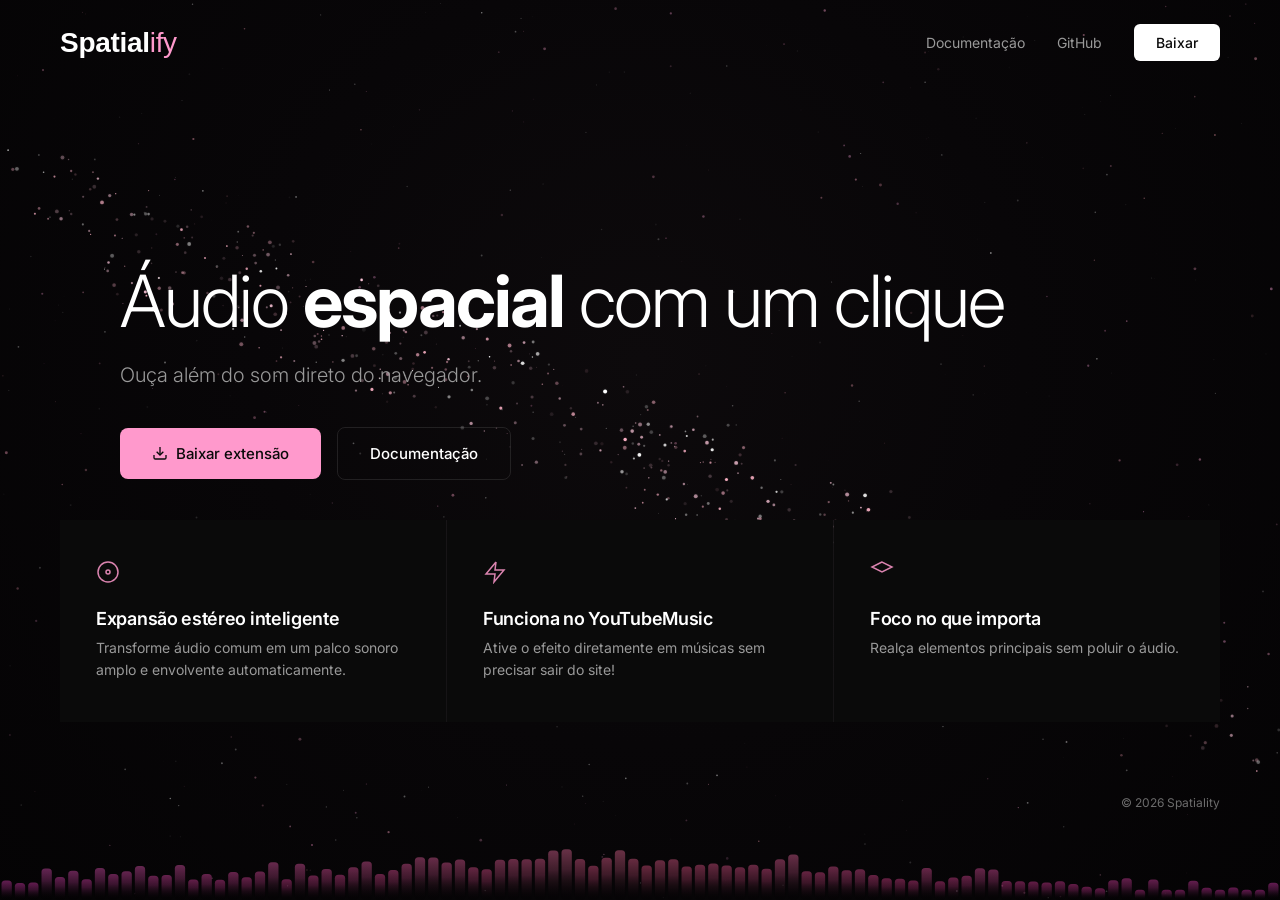
==== commit 419c1c9d: "atualização card 2" ====
--- a/index.html
+++ b/index.html
@@ -65,8 +65,8 @@
                     <svg class="feature-icon" viewBox="0 0 24 24" fill="none" stroke="currentColor" stroke-width="1.5">
                         <polyline points="13 2 3 14 12 14 11 22 21 10 12 10 13 2"/>
                     </svg>
-                    <h3 class="feature-title">Funciona no YouTube e Spotify</h3>
-                    <p class="feature-desc">Ative o efeito diretamente em músicas, vídeos e lives sem precisar sair do site.</p>
+                    <h3 class="feature-title">Funciona no YouTubeMusic</h3>
+                    <p class="feature-desc">Ative o efeito diretamente em músicas sem precisar sair do site!</p>
                 </div>
                 <div class="feature">
                     <svg class="feature-icon" viewBox="0 0 24 24" fill="none" stroke="currentColor" stroke-width="1.5">
